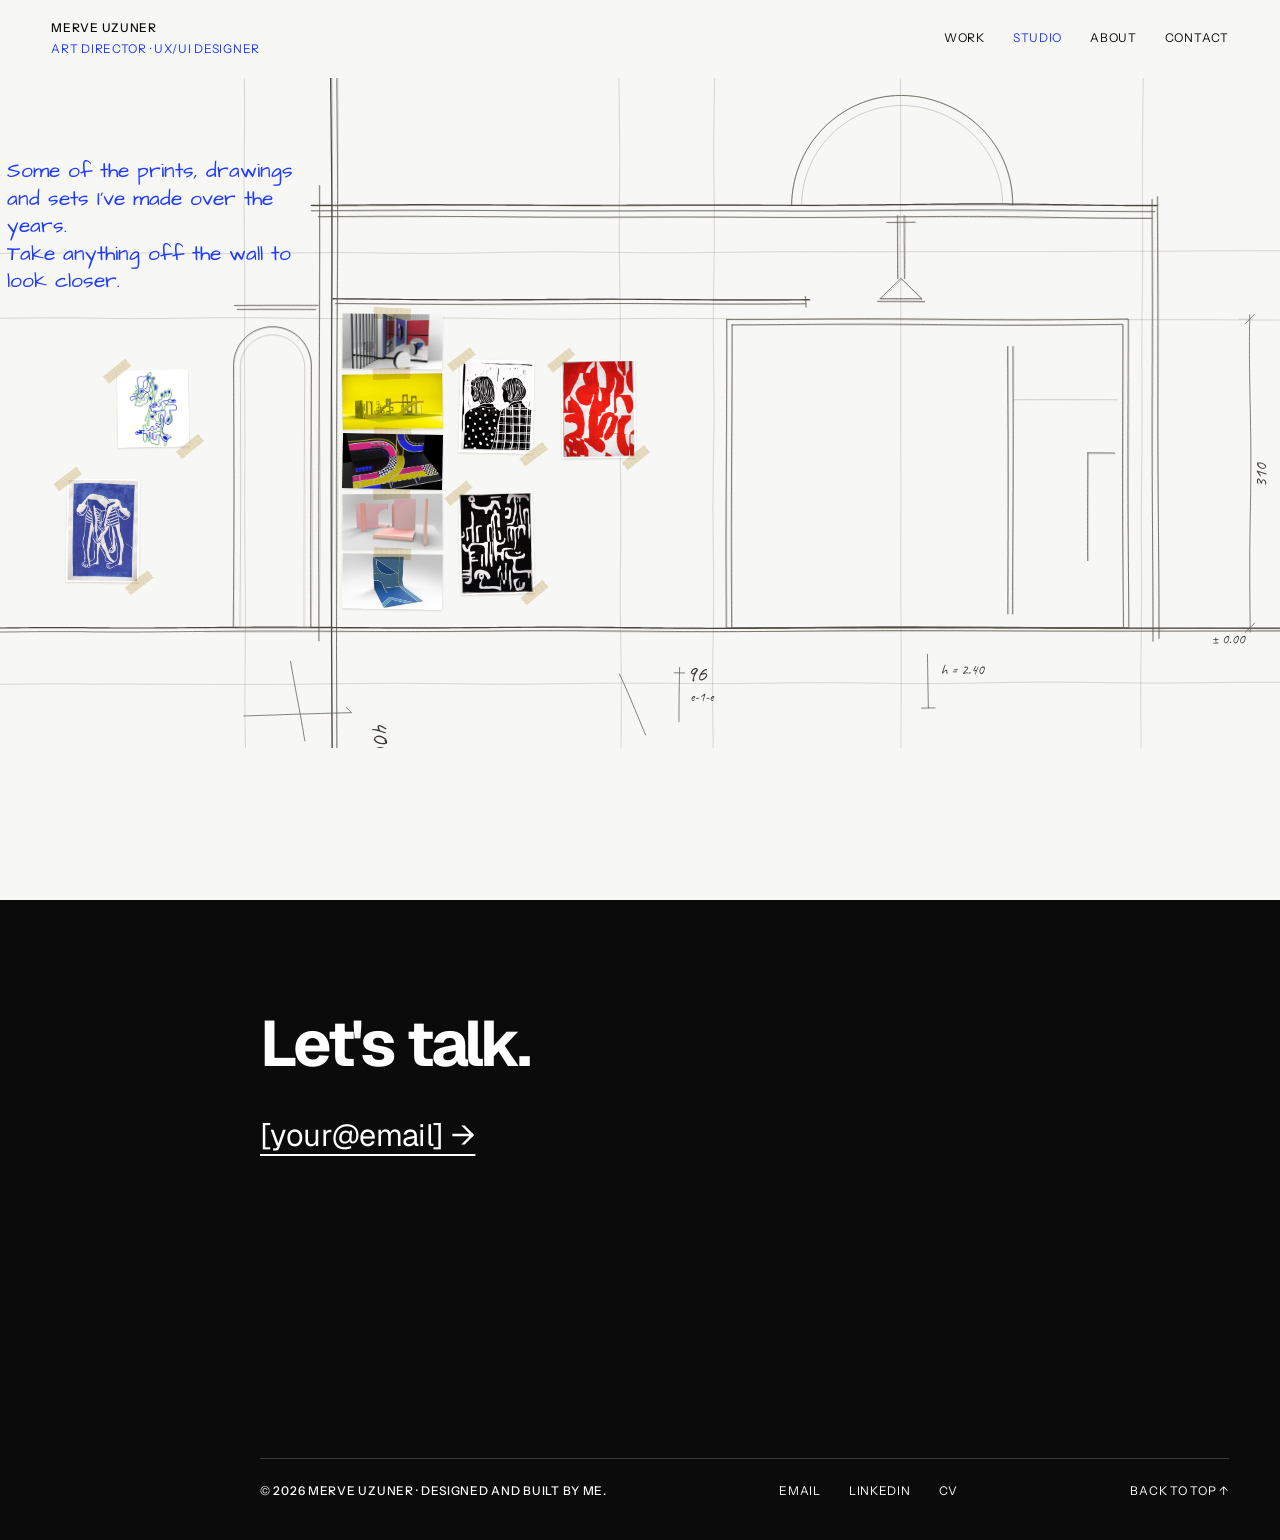
==== studio.html @ 9a650297 "Footer: add "Designed and built by me." Co-Authored-By: Claude Opus 5.5 <noreply@anthropic.com>" ====
<!doctype html>
<html lang="en">
<head>
  <meta charset="utf-8">
  <meta name="viewport" content="width=device-width, initial-scale=1">
  <title>Studio: Merve Uzuner, UX/UI Designer</title>
  <meta name="description" content="Studio: a hand-drawn studio space with Merve Uzuner's work on the walls.">

  <!-- Fonts: Geist (text), Instrument Sans (labels) and, on this page,
       Architects Daughter (the handwritten note on the stage) -->
  <link rel="preconnect" href="https://fonts.googleapis.com">
  <link rel="preconnect" href="https://fonts.gstatic.com" crossorigin>
  <link rel="stylesheet" href="https://fonts.googleapis.com/css2?family=Geist:wght@400;500;600;700&family=Instrument+Sans:wght@400;500;600;700&family=Architects+Daughter&display=swap">

  <link rel="stylesheet" href="assets/css/base.css">
  <link rel="stylesheet" href="assets/css/layout.css">
  <link rel="stylesheet" href="assets/css/studio.css">
  <script src="assets/js/main.js" defer></script>
  <script src="assets/js/studio.js" defer></script>
</head>
<body>

  <!-- Header (same as the other pages, Studio is the current page) -->
  <header class="site-header mono-label">
    <p class="brand">
      <a class="brand-name" href="index.html" aria-label="Merve Uzuner — home">Merve Uzuner</a>
      <span class="brand-role">Art Director · UX/UI Designer</span>
    </p>
    <nav class="header-nav" aria-label="Main">
      <a href="index.html#work">Work</a>
      <a href="studio.html" aria-current="page">Studio</a>
      <a href="index.html#my-story">About</a>
      <a href="#contact">Contact</a>
    </nav>
  </header>

  <main>
    <!-- The stage fills the screen below the header. The scene inside
         it is the whole 2400 x 900 drawing, full height, centred, with
         the sides cropped; the frames sit in its middle 1600 x 900 area
         (assets/css/studio.css). Every frame is placed from its pixel
         position on that 1600 x 900 area. Below 960px the stage is
         960px wide and scrolls sideways. -->
    <div class="studio-scroll">
      <section class="studio" aria-label="Studio">
        <div class="studio-scene">
          <img class="studio-bg" src="assets/img/studio/studio-bg.svg" width="2400" height="900" alt="" aria-hidden="true">

          <!-- The original 1600 x 900 area of the drawing; the frames are
               placed on it -->
          <div class="studio-content">
            <!-- Handwritten note, below the floor line (assets/css/studio.css) -->
            <p class="studio-note">Some of the prints, drawings and sets I've made over the years.<br>Take anything off the wall to look closer.</p>

            <!-- Artworks: each opens in its own large view, lifted off the
                 wall (assets/js/studio.js). Every wall item is taped up:
                 --tilt is its fixed slight tilt, the .tape spans are the
                 tape strips (assets/css/studio.css). x can be negative: ART 2 sits
                 on the extended paper on the left. data-title and
                 data-note are the text shown next to the large view. -->
            <button class="studio-frame studio-art" type="button" style="--x: 18; --y: 393; --w: 96; --h: 103; --tilt: -1.1deg" aria-label="Open artwork 1" data-title="[TITLE]" data-note="[NOTE]"><img src="assets/img/studio/artwork1.png" alt="Artwork 1"><span class="tape tape-tl" aria-hidden="true"></span><span class="tape tape-br" aria-hidden="true"></span></button>
            <button class="studio-frame studio-art" type="button" style="--x: -50; --y: 539; --w: 98; --h: 138; --tilt: 0.8deg" aria-label="Open artwork 2" data-title="[TITLE]" data-note="[NOTE]"><img src="assets/img/studio/artwork2.png" alt="Artwork 2"><span class="tape tape-tl" aria-hidden="true"></span><span class="tape tape-br" aria-hidden="true"></span></button>
            <button class="studio-frame studio-art" type="button" style="--x: 478; --y: 379; --w: 100; --h: 125; --tilt: 1.3deg" aria-label="Open artwork 3" data-title="[TITLE]" data-note="[NOTE]"><img src="assets/img/studio/artwork3.png" alt="Artwork 3"><span class="tape tape-tl" aria-hidden="true"></span><span class="tape tape-br" aria-hidden="true"></span></button>
            <button class="studio-frame studio-art" type="button" style="--x: 614; --y: 379; --w: 99; --h: 132; --tilt: -0.6deg" aria-label="Open artwork 4" data-title="[TITLE]" data-note="[NOTE]"><img src="assets/img/studio/artwork4.png" alt="Artwork 4"><span class="tape tape-tl" aria-hidden="true"></span><span class="tape tape-br" aria-hidden="true"></span></button>
            <button class="studio-frame studio-art" type="button" style="--x: 478; --y: 557; --w: 99; --h: 136; --tilt: -1.4deg" aria-label="Open artwork 5" data-title="[TITLE]" data-note="[NOTE]"><img src="assets/img/studio/artwork5.png" alt="Artwork 5"><span class="tape tape-tl" aria-hidden="true"></span><span class="tape tape-br" aria-hidden="true"></span></button>

            <!-- Strip: 5 boxes from y 316.8 to 712.8, 73.44 high, 7.2 apart.
                 Each box opens a work sheet; data-sheet names its entry
                 in SHEETS (assets/js/studio.js). -->
            <button class="studio-frame studio-work" type="button" style="--x: 320; --y: 316.8; --w: 134; --h: 73.44; --tilt: 0.5deg; --tape: 2deg" aria-label="Open ELLE Magazine" data-sheet="elle"><img src="assets/img/studio/work1_cover.jpg" alt=""><span class="tape tape-top" aria-hidden="true"></span></button>
            <button class="studio-frame studio-work" type="button" style="--x: 320; --y: 397.44; --w: 134; --h: 73.44; --tilt: -0.9deg; --tape: -1.5deg" aria-label="Open Nesine.com" data-sheet="nesine"><img src="assets/img/studio/work2_cover.jpg" alt=""><span class="tape tape-top" aria-hidden="true"></span></button>
            <button class="studio-frame studio-work" type="button" style="--x: 320; --y: 478.08; --w: 134; --h: 73.44; --tilt: 1.1deg; --tape: 2.6deg" aria-label="Open London Fashion Week" data-sheet="lfw"><img src="assets/img/studio/work3_cover.jpg" alt=""><span class="tape tape-top" aria-hidden="true"></span></button>
            <button class="studio-frame studio-work" type="button" style="--x: 320; --y: 558.72; --w: 134; --h: 73.44; --tilt: -0.4deg; --tape: -2.4deg" aria-label="Open Nike" data-sheet="nike"><img src="assets/img/studio/work4_cover.jpg" alt=""><span class="tape tape-top" aria-hidden="true"></span></button>
            <button class="studio-frame studio-work" type="button" style="--x: 320; --y: 639.36; --w: 134; --h: 73.44; --tilt: 0.9deg; --tape: 1.2deg" aria-label="Open MacFit" data-sheet="macfit"><img src="assets/img/studio/work5_cover.jpg" alt=""><span class="tape tape-top" aria-hidden="true"></span></button>

          </div>
        </div>
      </section>
    </div>

    <!-- Large view for the artworks: the artwork is taken off the wall
         and moves to the centre; no backdrop (assets/js/studio.js) -->
    <dialog class="art-view" aria-labelledby="art-view-title">
      <div class="art-view-media"><img src="" alt=""></div>
      <div class="art-view-text">
        <p class="art-view-title mono-label" id="art-view-title">[TITLE]</p>
        <p class="art-view-note">[NOTE]</p>
      </div>
      <button class="art-view-close" type="button" aria-label="Close">×</button>
    </dialog>

    <!-- Work sheet: one dialog for every work. studio.js fills it from
         SHEETS (images, text, title block) when a strip box opens it.
         The cover grows from the box into its place; the rest of the
         sheet fades in around it. -->
    <dialog class="sheet-view">
      <div class="sheet-scroll">
        <div class="sheet-sizer">
          <div class="sheet"></div>
        </div>
      </div>
    </dialog>
  </main>

  <footer class="site-footer" id="contact">
    <div class="footer-top">
      <h2 class="footer-title">Let's talk.</h2>
      <!-- TODO: real email address (text and href) -->
      <a class="footer-email" href="mailto:">[your@email] <span aria-hidden="true">→</span></a>
    </div>

    <div class="footer-bottom mono-label">
      <p class="footer-copy">© 2026 Merve Uzuner · Designed and built by me.</p>
      <nav class="footer-nav" aria-label="Contact links">
        <a href="mailto:">Email</a><!-- TODO: real email address -->
        <a href="https://www.linkedin.com/in/merve-uzuner/" target="_blank" rel="noopener">LinkedIn</a>
        <a href="index.html#cv">CV</a>
      </nav>
      <a href="#top">Back to top <span aria-hidden="true">↑</span></a>
    </div>
  </footer>

</body>
</html>
---- assets/css/base.css ----
/* =========================================================
   base.css
   Reset, design tokens (CSS variables) and typography.
   Section layouts live in layout.css.
   ========================================================= */

/* ---------- Design tokens ---------- */
:root {
  --bg: #F7F7F5;        /* page background, plain, no pattern */
  --ink: #0B0B0B;       /* text, footer background */
  --blue: #1E3BFF;      /* accent, band background */
  --red: #D42A1F;       /* hover, focus and the notebook margin line */
  --grey: #555555;      /* secondary labels */
  --white: #FFFFFF;
  --font-sans: 'Geist', system-ui, sans-serif;
  --font-label: 'Instrument Sans', system-ui, sans-serif;
  --gutter: clamp(16px, 4vw, 56px);
  --side-menu-w: 260px; /* width of the desktop side menu column */
}

/* ---------- Reset ---------- */
*,
*::before,
*::after {
  box-sizing: border-box;
}

* {
  margin: 0;
}

html {
  -webkit-text-size-adjust: 100%;
  /* Mobile: the sticky header covers the top of the screen,
     so in-page links stop a little lower. */
  scroll-padding-top: 110px;
}

body {
  min-height: 100vh;
  background: var(--bg);
  color: var(--ink);
  font-family: var(--font-sans);
  line-height: 1.4;
  -webkit-font-smoothing: antialiased;
}

img,
svg {
  display: block;
  max-width: 100%;
}

ul,
ol {
  list-style: none;
  padding: 0;
}

/* Headings get their size and weight from their class, not the browser */
h1,
h2,
h3 {
  font-size: inherit;
  font-weight: inherit;
}

/* ---------- Links ---------- */
a {
  color: inherit;
  text-decoration: none;
}

/* On the light background, links turn red on hover.
   (Dark areas override this with an underline, see layout.css.) */
a:hover {
  color: var(--red);
}

/* ---------- Focus ---------- */
:focus-visible {
  outline: 3px solid var(--red);
  outline-offset: 3px;
}

/* ---------- Shared text styles ---------- */

/* "Mono label": small uppercase label text (Instrument Sans) used across the page.
   The class keeps its old name; the font is no longer monospace. */
.mono-label {
  font-family: var(--font-label);
  font-size: 12px;
  text-transform: uppercase;
  letter-spacing: .06em;
}

/* Hidden on screen but still read by screen readers */
.visually-hidden {
  position: absolute;
  width: 1px;
  height: 1px;
  padding: 0;
  margin: -1px;
  overflow: hidden;
  clip: rect(0 0 0 0);
  white-space: nowrap;
  border: 0;
}

/* ---------- Motion ---------- */

/* Smooth jumps for in-page links, only if the user is fine with motion */
@media (prefers-reduced-motion: no-preference) {
  html {
    scroll-behavior: smooth;
  }
}

/* Reduced motion: no fade-ups, no transitions */
@media (prefers-reduced-motion: reduce) {
  *,
  *::before,
  *::after {
    animation: none !important;
    transition: none !important;
    scroll-behavior: auto !important;
  }
}

/* Desktop: the header is not sticky, so no offset is needed */
@media (min-width: 900px) {
  html {
    scroll-padding-top: 0;
  }
}
---- assets/css/layout.css ----
/* =========================================================
   layout.css
   Page sections, top to bottom. Written mobile first:
   each section's base rules are for small screens, and the
   @media (min-width: 900px) block adds the desktop layout.
   ========================================================= */


/* ---------- 1. Header ---------- */
.site-header {
  /* Mobile: sticky with a solid background */
  position: sticky;
  top: 0;
  z-index: 30;
  display: flex;
  flex-wrap: wrap;
  justify-content: space-between;
  align-items: center;
  gap: 16px;
  padding: 20px var(--gutter);
  background: var(--bg);
}

.brand {
  display: flex;
  flex-direction: column;
  gap: 4px;
}

.brand-name {
  font-weight: 500;
}

.brand-role {
  color: var(--blue);
}

.header-nav {
  display: flex;
  flex-wrap: wrap;
  gap: 28px;
  transition: opacity .3s, visibility .3s;
}

/* The page you're on (e.g. Work on a case study page) */
.header-nav a[aria-current] {
  color: var(--blue);
}

.header-nav a[aria-current]:hover {
  color: var(--red);
}

@media (min-width: 900px) {
  /* Desktop: the header scrolls away with the page.
     position: relative (not static) so its z-index works and it stays
     above anything that reaches up into it, e.g. the Work page peek images. */
  .site-header {
    position: relative;
  }

  /* Homepage, two-column hero: no background, so the cover column
     (pulled up behind the header) shows through. The header's z-index
     keeps its links on top and clickable. */
  @media (min-width: 1100px) {
    .site-header--clear {
      background: none;
    }
  }

  /* When the side menu is pinned, hide the header nav,
     so there's only ever one menu on screen. */
  .side-menu-pinned .header-nav {
    opacity: 0;
    visibility: hidden;
  }
}


/* ---------- 2. Hero ---------- */
.hero {
  display: flex;
  flex-wrap: wrap;            /* columns stack when there isn't room */
  gap: 40px;
  padding: clamp(24px, 4vw, 56px) var(--gutter) 40px;
}

.hero-text {
  flex: 1 1 360px;
  min-width: 0;
}

.hero-title {
  font-size: clamp(44px, 5.4vw, 84px);
  line-height: .98;
  letter-spacing: -.045em;
  font-weight: 600;
}

.hero-title .accent {
  color: var(--blue);
}

/* Fade-up on page load */
.fade-up {
  animation: fade-up .9s cubic-bezier(.2, .8, .2, 1) .2s both;
}

@keyframes fade-up {
  from { opacity: 0; transform: translateY(24px); }
  to   { opacity: 1; transform: translateY(0); }
}

.hero-covers {
  flex: 1 1 460px;
  min-width: 0;
  display: flex;
  flex-direction: column;
  align-items: center;
}


/* ---------- 2b. Cover column ---------- */

/* Wrapper for the name label, the stage and the role label.
   Mobile: stacked (name above, role below).
   All cover sizes live here as variables; desktop overrides them below.
   main.js reads the step (tile height + gap) from the rendered CSS. */
.covers {
  --cover-gap: 20px;                               /* space between tiles */
  --cover-w: 300px;
  --cover-h: calc(var(--cover-w) * 1.25);          /* 4:5 ratio → 375px */
  --cover-col-h: 620px;                            /* height of the scrolling column */
  /* Top/bottom padding: lets the first and last tile reach the centre.
     Mobile keeps the original 122px: (620 - 375) / 2 - 0.5 */
  --cover-pad: calc((var(--cover-col-h) - var(--cover-h)) / 2 - 0.5px);
  --frame-w: calc(var(--cover-w) + 28px);          /* crop frame = tile + 14px each side */
  --frame-h: calc(var(--cover-h) + 28px);

  display: flex;
  flex-direction: column;
  align-items: center;
  gap: 16px;
  width: 100%;
  max-width: 520px;
}

/* The box that holds the column and the crop marks */
.cover-stage {
  position: relative;
  width: 100%;
  height: var(--cover-col-h);
}

/* The scrollable column itself */
.cover-column {
  position: relative;             /* tiles measure their offsetTop from here (main.js) */
  height: 100%;
  overflow-y: auto;
  scroll-snap-type: y mandatory;
  overscroll-behavior: contain;   /* don't scroll the page when the column hits its end */
  scroll-behavior: auto;          /* JS decides when to scroll smoothly */
  scrollbar-width: none;          /* hide scrollbar: Firefox */
  /* Fade the top and bottom out */
  -webkit-mask-image: linear-gradient(transparent, #000 16%, #000 84%, transparent);
  mask-image: linear-gradient(transparent, #000 16%, #000 84%, transparent);
}

.cover-column::-webkit-scrollbar {
  display: none;                  /* hide scrollbar: Chrome, Safari */
}

/* The mask also fades out the focus outline, so draw the
   outline on the stage instead (only where :has() works). */
@supports selector(:has(*)) {
  .cover-column:focus-visible {
    outline: none;
  }

  .cover-stage:has(.cover-column:focus-visible) {
    outline: 3px solid var(--red);
    outline-offset: 4px;
  }
}

.cover-track {
  display: flex;
  flex-direction: column;
  align-items: center;
  gap: var(--cover-gap);
  padding: var(--cover-pad) 0;
}

/* One cover tile (built by main.js). Every tile always has the same
   layout size and is never transformed itself, so its snap point
   (its centre) never moves. The active / inactive look is only an
   opacity and a scale on the image or video inside it. */
.cover-tile {
  display: block;
  flex: 0 0 var(--cover-h);
  width: var(--cover-w);
  height: var(--cover-h);
  scroll-snap-align: center;
}

/* The cover itself. Inactive by default. */
.cover-tile img,
.cover-tile video {
  display: block;
  width: 100%;
  height: 100%;
  object-fit: cover;
  opacity: .35;
  transform: scale(.9);
  transition: opacity .6s, transform .6s, transform-origin .6s;
}

.cover-tile.is-active img,
.cover-tile.is-active video {
  opacity: 1;
  transform: scale(1);
}

/* Added by main.js for one frame during the invisible loop jump */
.cover-column.no-transition .cover-tile img,
.cover-column.no-transition .cover-tile video {
  transition: none;
}

/* Crop marks: fixed over the centre tile, does not scroll */
.crop-frame {
  position: absolute;
  top: calc(50% - var(--frame-h) / 2);
  left: 50%;
  width: var(--frame-w);
  height: var(--frame-h);
  margin-left: calc(var(--frame-w) / -2);
  pointer-events: none;
  z-index: 2;
}

.corner {
  position: absolute;
  width: 22px;
  height: 22px;
  border: 0 solid var(--ink);
}

.corner--tl { top: 0;    left: 0;  border-top-width: 2px;    border-left-width: 2px; }
.corner--tr { top: 0;    right: 0; border-top-width: 2px;    border-right-width: 2px; }
.corner--bl { bottom: 0; left: 0;  border-bottom-width: 2px; border-left-width: 2px; }
.corner--br { bottom: 0; right: 0; border-bottom-width: 2px; border-right-width: 2px; }

/* Project name and role labels (text is updated by main.js) */
.cover-label {
  font-family: var(--font-label);
  text-transform: uppercase;
  letter-spacing: .06em;
  color: var(--ink);
  text-align: center;
}

.cover-name {
  font-size: 13px;
  font-weight: 500;
  white-space: nowrap;
}

.cover-role {
  font-size: 11px;
  line-height: 1.5;
  white-space: pre;   /* keeps the line break between the two roles */
}

/* Very small screens (e.g. 320px): shrink the tile to the space
   between the gutters. Frame, padding and step follow automatically.
   From about 332px up this is 300px anyway, so nothing changes there. */
@media (max-width: 399.98px) {
  .covers {
    --cover-w: min(300px, 100vw - 2 * var(--gutter));
  }
}

@media (min-width: 900px) {
  .hero-text {
    flex: 1 1 360px;
  }

  .hero-covers {
    flex: 1.3 1 560px;
  }

  /* Desktop: the tile height follows the screen height (340–500px),
     and a slice ("peek") of the previous and next tile stays visible
     above and below the active one. */
  .covers {
    --cover-peek: 96px;                            /* visible height of prev/next tile slice */
    --cover-h: clamp(340px, calc(100vh - 140px - 2 * (var(--cover-peek) + var(--cover-gap))), 500px);
    --cover-w: calc(var(--cover-h) * 0.8);         /* keep 4:5 */
    --cover-pad: calc(var(--cover-peek) + var(--cover-gap));
    --cover-col-h: calc(var(--cover-h) + 2 * var(--cover-pad));

    position: relative;
    display: block;
    max-width: 700px;
    height: var(--cover-col-h);
  }

  /* Only fade the outer part of the peeks, so they stay visible */
  .cover-column {
    -webkit-mask-image: linear-gradient(transparent 0, #000 calc(var(--cover-peek) * .7), #000 calc(100% - var(--cover-peek) * .7), transparent 100%);
    mask-image: linear-gradient(transparent 0, #000 calc(var(--cover-peek) * .7), #000 calc(100% - var(--cover-peek) * .7), transparent 100%);
  }

  /* Inactive tiles shrink toward the active one, so the peek edge
     stays next to the frame instead of drifting away.
     (main.js marks tiles above the active one .is-before, below .is-after) */
  .cover-tile.is-before img,
  .cover-tile.is-before video { transform-origin: center bottom; }
  .cover-tile.is-after img,
  .cover-tile.is-after video  { transform-origin: center top; }

  /* Labels sit left and right of the crop frame, vertically centred */
  .cover-label {
    position: absolute;
    top: 50%;
    transform: translateY(-50%);
  }

  /* Half the frame + 16px space */
  .cover-name {
    right: calc(50% + var(--frame-w) / 2 + 16px);
    text-align: right;
  }

  .cover-role {
    left: calc(50% + var(--frame-w) / 2 + 16px);
    text-align: left;
  }
}

/* Below 1100px the hero is always one column: headline, then covers.
   (Without this the columns would sit side by side from about 1044px.) */
@media (max-width: 1099.98px) {
  .hero-text,
  .hero-covers {
    flex-basis: 100%;
  }
}

/* Two-column hero: the active tile is as tall as the headline.
   main.js measures the headline (cap top of the first line to the
   baseline of the last line) and sets three variables on .covers:
     --cover-h      tile height = headline height (width stays 4:5)
     --cover-gap    4% of the tile height, rounded
     --cover-pad    32% of the tile height, rounded
     --cover-shift  margin-top that puts the tile's centre on the
                    headline's centre (the column's top ends up
                    behind the header)
   Everything else (padding, column height, crop frame, labels, fade)
   is derived from --cover-h here. Without JS the values from the
   900px block above are used, with the old -120px pull-up. */
@media (min-width: 1100px) {
  .hero-covers {
    align-items: flex-start;
  }

  /* Keep the headline on the same 6 lines at every desktop width:
     "I used to / design sets / for films. / Now I design /
     screens for / people." The widest of these lines is about 5.6em,
     and "design sets for" needs more than 6.4em, so a 6em cap sits
     safely between the two. em follows the headline's own font size. */
  .hero-title {
    max-width: 6em;
  }

  .covers {
    --cover-gap: calc(var(--cover-h) * .04);
    /* Space above and below the active tile: gap + the visible slice
       of the previous / next tile */
    --cover-pad: calc(var(--cover-h) * .32);
    --cover-col-h: calc(var(--cover-h) + 2 * var(--cover-pad));
    margin-top: var(--cover-shift, -120px);
  }

  /* Previous and next tiles are clearly smaller than the active one
     (.is-active still sets scale(1), it is more specific) */
  .cover-tile img,
  .cover-tile video {
    transform: scale(.78);
  }

  /* Fade the outer part of the peeks */
  .cover-column {
    -webkit-mask-image: linear-gradient(transparent 0, #000 calc(var(--cover-pad) * .6), #000 calc(100% - var(--cover-pad) * .6), transparent 100%);
    mask-image: linear-gradient(transparent 0, #000 calc(var(--cover-pad) * .6), #000 calc(100% - var(--cover-pad) * .6), transparent 100%);
  }
}

/* Two invisible, zero-size marks that main.js puts at the start and
   end of the headline. An empty inline-block sits exactly on the text
   baseline, so their position gives the first and last baseline. */
.baseline-probe {
  display: inline-block;
  width: 0;
  height: 0;
}

/* When the cover column is under 560px wide there is no room for
   the labels beside the frame. There, put them above and below, as
   on mobile. (Safety net: the two-column hero never gets that narrow,
   because the tile follows the headline and is small at 1100px.) */
.hero-covers {
  container-type: inline-size;
}

@container (max-width: 559.98px) {
  .covers {
    display: flex;
    height: auto;
  }

  .cover-label {
    position: static;
    transform: none;
    text-align: center;
  }
}

/* ---------- 3. Side menu (desktop only) ---------- */
.side-menu {
  display: none;
}

.side-name {
  font-family: var(--font-label);
  font-size: 16px;
  font-weight: 700;
  text-transform: uppercase;
  letter-spacing: .06em;
  line-height: 1.2;
  white-space: nowrap;
}

.side-nav {
  display: flex;
  flex-direction: column;
  align-items: flex-start;
  gap: 8px;
}

/* Current section */
.side-nav a[aria-current="true"] {
  color: var(--blue);
}

.side-nav a:hover {
  color: var(--red);
}

/* Over the blue band (main.js adds .is-on-dark to each item
   separately): white text, current item underlined. Hover and
   keyboard focus turn the text red with no underline, like the
   rest of the page. */
.side-name,
.side-nav a {
  transition: color .3s;
}

.side-name.is-on-dark,
.side-nav a.is-on-dark {
  color: var(--white);
}

.side-nav a.is-on-dark[aria-current="true"] {
  color: var(--white);
  text-decoration: underline;
  text-underline-offset: 4px;
}

.side-nav a.is-on-dark:hover,
.side-nav a.is-on-dark:focus-visible,
.side-name.is-on-dark a:hover,
.side-name.is-on-dark a:focus-visible {
  color: var(--red);
  text-decoration: none;
}

.side-nav a.is-on-dark:focus-visible,
.side-name.is-on-dark a:focus-visible {
  outline-color: var(--white);
}

/* Second, smaller nav under the main one: the About sub-list on the
   homepage, "On this page" on case study pages */
.side-subnav {
  display: flex;
  flex-direction: column;
  align-items: flex-start;
  gap: 8px;
  margin-top: 24px;
  padding-top: 20px;
  border-top: 1px solid var(--ink);
  font-family: var(--font-label);
  font-size: 11px;
  text-transform: uppercase;
  letter-spacing: .06em;
  color: var(--grey);
  transition: border-color .3s;
}

.side-subnav a {
  transition: color .3s;
}

.side-subnav a:hover {
  color: var(--red);
}

/* The section you're in */
.side-subnav a[aria-current="location"] {
  color: var(--blue);
}

/* A sub-list item's own sub-items (case study: Research's sub-headings),
   indented 12px under it. Shown only while that item is current. */
.side-subgroup {
  display: flex;
  flex-direction: column;
  align-items: flex-start;
  gap: 8px;
  padding-left: 12px;
}

.side-subgroup[hidden] {
  display: none;
}

/* Hidden sub-list (homepage: shown only while About is current) */
.side-subnav[hidden] {
  display: none;
}

/* Over the blue band: same switch as the main links (white text,
   current item underlined, white line above the list) */
.side-subnav.is-on-dark {
  border-top-color: var(--white);
}

.side-subnav a.is-on-dark {
  color: var(--white);
}

.side-subnav a.is-on-dark[aria-current="location"] {
  text-decoration: underline;
  text-underline-offset: 4px;
}

.side-subnav a.is-on-dark:hover,
.side-subnav a.is-on-dark:focus-visible {
  color: var(--red);
  text-decoration: none;
}

.side-subnav a.is-on-dark:focus-visible {
  outline-color: var(--white);
}

@media (min-width: 900px) {
  /* The anchor sits where the menu should start: at the top of the
     Work section on the homepage, right after the header on a case study.
     The menu starts there and scrolls up with the page... */
  .side-menu-anchor {
    position: relative;
  }

  /* Anchor placed inside a case study's page column (WaitWell, after
     its full-width hero): pulled back to the left edge of the screen.
     It sits 2px higher than the section that follows it, so jumping to
     that section (its top lands exactly on the top of the screen)
     always counts as "the anchor has reached the top". */
  .side-menu-anchor--in-page {
    top: -2px;
    margin-left: calc(-1 * var(--side-menu-w));
  }

  .side-menu {
    position: absolute;
    top: 0;
    left: 0;
    z-index: 20;
    display: flex;
    flex-direction: column;
    gap: 28px;
    width: var(--side-menu-w);
    padding: 96px var(--gutter) 24px;
    color: var(--ink);
  }

  /* ...then main.js pins it here when it reaches the top. */
  .side-menu.is-pinned {
    position: fixed;
  }

  /* Showing and hiding (main.js adds .is-hidden near the footer, and on
     case study pages until the header has scrolled away).
     Hiding: fade out over .3s, THEN switch visibility off (the .3s delay),
     so it can't be focused or clicked once it's gone.
     Showing: visibility comes back at once, then it fades in.
     The menu column stays reserved either way, so nothing shifts.
     Reduced motion: base.css turns transitions off, so it's instant. */
  .side-menu {
    transition: opacity .3s, visibility 0s;
  }

  .side-menu.is-hidden {
    opacity: 0;
    visibility: hidden;
    pointer-events: none;
    transition: opacity .3s, visibility 0s linear .3s;
  }
}


/* ---------- 4. My story ---------- */
.about {
  /* How far the text blocks are pushed right (all 0 on mobile) */
  --about-spacer: 0px;   /* empty column before the text, wide screens only */
  --about-near: 0px;     /* the three intro paragraphs */
  --about-far: 0px;      /* the paragraph after the statement, the card */

  display: flex;
  flex-direction: column;
  gap: 96px;
  padding: 96px var(--gutter) 40px;
}

.about p {
  font-size: 19px;
  line-height: 1.45;
}

.about-intro p + p {
  margin-top: 18px;
}

/* Big blue statement. Mobile: aligned left and a little smaller */
.about .statement {
  font-size: clamp(40px, 10vw, 57px);
  line-height: .98;
  letter-spacing: -.045em;
  font-weight: 700;
  color: var(--blue);
}

/* Notebook paper: white with blue ruled lines every 32px and a red
   margin line. Text inside uses line-height 32px so it sits on the lines.
   Used by the About card and the "How I work with AI" page. */
.notebook {
  --note-margin: 28px;   /* where the red margin line sits */
  position: relative;
  background: var(--white) repeating-linear-gradient(#FFFFFF 0 31px, #DDE3F7 31px 32px);
  box-shadow: 0 2px 0 var(--ink), 0 18px 40px rgba(0, 0, 0, .10);
}

.notebook::before {
  content: "";
  position: absolute;
  top: 0;
  left: var(--note-margin);
  width: 1px;
  height: 100%;
  background: var(--red);
}

.note-card {
  margin-top: 40px;
  padding: 32px 32px 40px;
}

.about .note-card p {
  margin-left: 20px;
  line-height: 32px;
}

@media (min-width: 900px) {
  /* Left padding = the side menu column */
  .about {
    --about-near: clamp(0px, 8vw, 120px);
    --about-far: clamp(0px, 22vw, 340px);
    padding-left: var(--side-menu-w);
  }

  .about-near {
    max-width: 520px;
    margin-left: calc(var(--about-spacer) + var(--about-near));
  }

  /* The paragraph after the statement, and the card under it */
  .about-far {
    max-width: 420px;
    margin-left: calc(var(--about-spacer) + var(--about-far));
  }

  /* Centred in the main column (the area right of the side menu) */
  .about .statement {
    align-self: center;
    text-align: center;
    font-size: clamp(48px, 6.4vw, 100px);
  }
}

/* Wide screens: an extra empty column (140px + 48px gap) before the text */
@media (min-width: 1200px) {
  .about {
    --about-spacer: 188px;
  }
}


/* ---------- 5. What I bring: blue band ---------- */
/* A normal full-width section, so the blue runs edge to edge and
   behind the side menu; on desktop the left padding lines the content
   up with the main column. */
.bring-band {
  display: flex;
  flex-wrap: wrap;
  align-items: flex-start;
  gap: 48px;
  margin-top: 120px;
  padding: 96px var(--gutter);
  background: var(--blue);
  color: var(--white);
}

.bring-title {
  flex: 0 0 180px;
  font-size: 26px;
  line-height: 1.1;
  letter-spacing: -.02em;
  font-weight: 700;
}

.bring-grid {
  flex: 1 1 560px;
  min-width: 0;
  display: grid;
  grid-template-columns: 1fr;
  gap: 48px 40px;
}

.bring-num {
  display: block;
  margin-bottom: 14px;
  font-family: var(--font-label);
  font-size: 12px;
  opacity: .8;
}

.bring-item-title {
  margin-bottom: 12px;
  font-size: 22px;
  line-height: 1.2;
  letter-spacing: -.02em;
  font-weight: 500;
}

.bring-text {
  font-size: 15px;
  line-height: 1.5;
  opacity: .85;
}

@media (min-width: 600px) {
  .bring-grid {
    grid-template-columns: repeat(2, minmax(0, 1fr));
  }
}

@media (min-width: 900px) {
  .bring-band {
    padding-left: var(--side-menu-w);
  }
}

@media (min-width: 1100px) {
  .bring-grid {
    grid-template-columns: repeat(3, minmax(0, 1fr));
  }
}


/* ---------- 6. Education: Education row, then Design | Build | Tools ---------- */
.skills-section {
  padding: 120px var(--gutter) 80px;
}

.skills {
  display: grid;
  grid-template-columns: 1fr;
  gap: 40px 24px;
  margin-top: 72px;
  font-size: 17px;
  line-height: 1.75;
}

/* Heading with a line that fills the rest of the row */
.skill-heading {
  display: flex;
  align-items: center;
  gap: 14px;
  margin-bottom: 18px;
  font-size: 22px;
  line-height: 1.75;
}

.skill-rule {
  flex: 1;
  height: 1px;
  background: var(--ink);
}

.education {
  display: grid;
  grid-template-columns: 1fr;
  gap: 24px;
  font-size: 17px;
  line-height: 1.45;
}

.education strong,
.education span {
  display: block;
}

.education strong {
  font-weight: 600;
}

.edu-place {
  font-size: 13px;
  color: var(--grey);
}

.status {
  font-family: var(--font-label);
  font-size: 11px;
  text-transform: uppercase;
  letter-spacing: .06em;
}

.status--ongoing   { color: var(--blue); }
.status--completed { color: var(--grey); }

@media (min-width: 600px) {
  .education {
    grid-template-columns: repeat(2, minmax(0, 1fr));
  }

  .skills {
    grid-template-columns: repeat(auto-fit, minmax(220px, 1fr));
  }
}

@media (min-width: 900px) {
  .skills-section {
    padding-left: var(--side-menu-w);
  }

  .skills-inner {
    margin-left: clamp(0px, 20vw, 300px);
  }

  /* Jumping to #skills (the Design | Build | Tools row): leave the
     same 96px above it that the side menu has */
  .skills {
    scroll-margin-top: 96px;
  }
}

/* The four schools side by side */
@media (min-width: 1200px) {
  .education {
    grid-template-columns: repeat(4, minmax(0, 1fr));
  }
}


/* ---------- 6b. How I work with AI: notebook page + ticker ---------- */
.ai {
  padding: 40px var(--gutter) 160px;   /* 160px before the footer */
}

/* The notebook and the ticker share this width */
.ai-inner {
  --ai-pad: clamp(32px, 5vw, 72px);
  max-width: calc(1040px + 2 * var(--ai-pad));
}

.ai-page {
  --note-margin: clamp(20px, 3vw, 44px);
  padding: 32px var(--ai-pad) 64px;
  padding-left: calc(var(--ai-pad) + 20px);   /* text starts 20px after the padding */
  font-size: 17px;
  line-height: 32px;       /* one ruled line */
}

.ai-title {
  margin-bottom: 32px;
  font-size: clamp(28px, 3vw, 40px);
  line-height: 64px;       /* two ruled lines */
  letter-spacing: -.02em;
  font-weight: 700;
}

.ai-lead {
  margin-bottom: 32px;
}

.ai-columns {
  display: grid;
  grid-template-columns: repeat(auto-fit, minmax(min(320px, 100%), 1fr));
  gap: 32px 64px;
}

.ai-list-title {
  font-weight: 600;
}

.ai-list li {
  display: grid;
  grid-template-columns: 36px 1fr;
}

.ai-num {
  font-family: var(--font-label);
  font-size: 12px;
  color: var(--blue);
}

/* Ticker: label on the left, names scrolling on the right.
   The track holds two identical lists and slides left by exactly one
   list (-50%), so the loop is seamless. */
.ticker {
  display: flex;
  align-items: center;
  overflow: hidden;
  background: var(--blue);
  color: var(--white);
}

.ticker-label {
  flex: 0 0 auto;
  position: relative;
  z-index: 1;
  padding: 22px clamp(20px, 3vw, 44px);
  border-right: 1px solid rgba(255, 255, 255, .4);
  background: var(--blue);
  font-family: var(--font-label);
  font-size: 11px;
  text-transform: uppercase;
  letter-spacing: .06em;
}

.ticker-window {
  flex: 1;
  min-width: 0;
  overflow: hidden;
  padding: 18px 0;
}

.ticker-track {
  display: flex;
  width: max-content;
  animation: ticker 24s linear infinite;   /* reduced motion: switched off in base.css */
}

.ticker:hover .ticker-track {
  animation-play-state: paused;
}

@keyframes ticker {
  from { transform: translateX(0); }
  to   { transform: translateX(-50%); }
}

.ticker-list {
  display: flex;
  gap: 36px;
  padding-left: 36px;
  font-size: clamp(22px, 2.2vw, 30px);
  letter-spacing: -.02em;
  font-weight: 500;
  white-space: nowrap;
}

/* Name, then a faint dot */
.ticker-list li {
  display: flex;
  gap: 36px;
}

.ticker-list li::after {
  content: "·";
  opacity: .5;
}

@media (min-width: 900px) {
  .ai {
    padding-left: var(--side-menu-w);
  }
}


/* ---------- 7. Project row (Work page list, "Next project" on case pages) ---------- */
/* One big link per project: info block, title, arrow.
   Work-page extras (peek image) live in work.css. */
.row {
  position: relative;
  display: flex;
  flex-wrap: wrap;          /* on small screens the title drops below the info block */
  align-items: center;
  gap: 24px;
  padding: 24px 0;
  color: var(--ink);
  text-decoration: none;
  transition: color .35s;
}

/* Info block: number, sentence, role */
.row-info {
  flex: 0 0 210px;
  font-size: 15px;
  line-height: 1.35;
}

/* Below 900px the info block always takes its own line, so every
   title sits below it (short titles like "Apple" would otherwise
   squeeze in beside it). */
@media (max-width: 899.98px) {
  .row-info {
    flex-basis: 100%;
  }
}

.row-num {
  display: block;
  margin-bottom: 10px;
  font-family: var(--font-label);
  font-size: 12px;
}

.row-role {
  display: block;
  margin-top: 10px;
  font-family: var(--font-label);
  font-size: 11px;
  text-transform: uppercase;
  letter-spacing: .06em;
}

.row-title {
  font-weight: 500;
  transition: transform .5s cubic-bezier(.2, .8, .2, 1);
}

/* Arrow: always visible, faint until hover */
.row-arrow {
  display: inline-block;
  line-height: 1;
  opacity: .4;
  transition: transform .5s cubic-bezier(.2, .8, .2, 1), opacity .35s;
}

/* Case-study size */
.row--case .row-title {
  font-size: clamp(64px, 7.5vw, 156px);
  letter-spacing: -.05em;
  line-height: .95;
}

.row--case .row-arrow {
  font-size: 64px;
}

/* Hover and keyboard focus (same state) */
.row:hover,
.row:focus-visible {
  color: var(--red);
}

.row:hover .row-title,
.row:focus-visible .row-title {
  transform: translateX(28px);
}

.row:hover .row-arrow,
.row:focus-visible .row-arrow {
  opacity: 1;
  transform: translate(8px, -8px);
}

/* Reduced motion: no slide, the colour change stays */
@media (prefers-reduced-motion: reduce) {
  .row:hover .row-title,
  .row:focus-visible .row-title,
  .row:hover .row-arrow,
  .row:focus-visible .row-arrow {
    transform: none;
  }
}


/* ---------- 8. Footer ---------- */
.site-footer {
  min-height: 640px;
  display: flex;
  flex-direction: column;
  justify-content: space-between;
  gap: 96px;
  padding: clamp(72px, 9vw, 140px) var(--gutter) 40px;
  background: var(--ink);
  color: var(--white);
}

.footer-top {
  display: flex;
  flex-direction: column;
  gap: 40px;
}

.footer-title {
  font-size: clamp(40px, 5vw, 80px);
  line-height: .92;
  letter-spacing: -.05em;
  font-weight: 700;
}

.footer-email {
  align-self: flex-start;
  font-size: clamp(22px, 2.4vw, 34px);
  letter-spacing: -.02em;
  text-decoration: underline;
  text-decoration-thickness: 2px;
  text-underline-offset: 8px;
}

.footer-bottom {
  display: flex;
  flex-wrap: wrap;
  justify-content: space-between;
  align-items: center;
  gap: 20px 40px;
  padding-top: 24px;
  border-top: 1px solid #3A3A3A;
}

.footer-copy {
  font-weight: 500;
}

.footer-nav {
  display: flex;
  flex-wrap: wrap;
  gap: 28px;
}

/* On black, hover = underline instead of red */
.site-footer a:hover {
  color: var(--white);
  text-decoration: underline;
  text-underline-offset: 4px;
}

.site-footer .footer-email:hover {
  text-underline-offset: 8px;
}

@media (min-width: 900px) {
  /* Leave room for the pinned side menu */
  .site-footer {
    padding-left: var(--side-menu-w);
  }
}
---- assets/css/studio.css ----
/* Studio page: a hand-drawn studio (studio-bg.svg) with the wall
   images placed on top of it.
   1. Stage   2. Wall frames   3. Work sheet (strip box 1)
   4. Artwork view (artworks) */


/* ---------- 0. Page colour ---------- */
/* The page, header, stage and work sheets all use the site's own
   background colour (--bg in base.css), like the other pages. The
   sheets stand out by their borders and inner frame. */


/* ---------- 1. Stage ---------- */
/* Desktop (960px and up): the stage fills the screen below the header,
   edge to edge (the header is 78px: 20px padding top and bottom +
   37.6px of text, measured). Below 960px the stage is 960 x 540 and the
   wrapper scrolls sideways, so the frames stay tappable. */
.studio-scroll {
  overflow-x: auto;
}

.studio {
  position: relative;
  width: 960px;
  aspect-ratio: 1600 / 900;
  background: var(--bg);
  container-type: size;
  overflow: hidden;
}

@media (min-width: 960px) {
  .studio {
    width: 100%;
    height: calc(100svh - 78px);
    aspect-ratio: auto;
  }
}

/* The scene: the whole 2400 x 900 drawing (viewBox -400 0 2400 900; the
   original 1600 x 900 sits in the middle, only lines continue to the
   sides). It is as tall as the stage, so the whole height shows, but
   no taller than lets the safe zone, x -140 to 1580 of the drawing
   (1720 wide, so the note at x -131 and ART 2 at x -50 are never
   cropped), fit the stage's width (100cqw = the stage's width). The
   safe zone's middle (x 720, 46.667% of the 2400) sits at the stage's
   middle; top-aligned; the sides past the screen edges are cropped. */
.studio-scene {
  position: absolute;
  top: 0;
  left: 50%;
  height: min(100%, calc(100cqw * 900 / 1720));
  aspect-ratio: 2400 / 900;
  transform: translateX(-46.6667%);
}

.studio-bg {
  position: absolute;
  inset: 0;
  width: 100%;
  height: 100%;
  pointer-events: none;
}

/* The original 1600 x 900 area (x 0–1600 of 2400, from 400). The frames
   are placed in % of it, so they stay on the drawing. --u is one unit
   of the drawing (the scene's height / 900, from the stage's cqw and
   cqh), for the tape sizes. No container or stacking context here, so
   the tape can blend with the drawing behind it. */
.studio-content {
  position: absolute;
  top: 0;
  left: 16.6667%;
  width: 66.6667%;
  height: 100%;
  --u: calc(min(100cqh, 100cqw * 900 / 1720) / 900);
}

.studio-content > * {
  position: absolute;
}

/* Handwritten note, in the empty paper at the top left, above the
   small arch: inside x -131 to 257, y 122 to 278, left-aligned,
   centred top to bottom. In the site blue (--blue
   from base.css). 28.35 units: 1.5x the earlier 18.9 (whose caps
   were 1.3x the 10.4-unit caps of the drawing's "h = 2.40"). At this
   size the first sentence wraps onto three lines and the second onto
   two (five in all); the text runs slightly past the area top and
   bottom, still clear of the header, the arch and the wall items. */
.studio-note {
  left: calc(-131 / 1600 * 100%);
  top: calc(122 / 900 * 100%);
  width: calc(388 / 1600 * 100%);
  height: calc(156 / 900 * 100%);
  display: grid;
  align-content: center;
  margin: 0;
  font-family: 'Architects Daughter', var(--font-label);
  font-size: calc(28.35 * var(--u));
  line-height: 1.3;
  color: var(--blue);
}


/* ---------- 2. Wall frames ---------- */
/* Placed from the drawing's pixels (--x, --y, --w, --h on each button,
   on the 1600 x 900 drawing). Just the image: no button border or
   background. */
.studio-frame {
  left: calc(var(--x) / 1600 * 100%);
  top: calc(var(--y) / 900 * 100%);
  width: calc(var(--w) / 1600 * 100%);
  height: calc(var(--h) / 900 * 100%);
  padding: 0;
  border: 0;
  background: none;
  cursor: pointer;
}

/* Invisible hit area: at least 44 x 44, centred on the frame */
.studio-frame::before {
  content: "";
  position: absolute;
  top: min(0px, calc(50% - 22px));
  bottom: min(0px, calc(50% - 22px));
  left: min(0px, calc(50% - 22px));
  right: min(0px, calc(50% - 22px));
}

/* Paper on the wall: each image is tilted by its own fixed --tilt
   (on the button, studio.html), with a very light shadow. Only the
   image turns, not the button, so the focus ring stays square. */
.studio-frame img {
  display: block;
  width: 100%;
  height: 100%;
  object-fit: cover;
  transform: translateY(var(--lift, 0px)) rotate(var(--tilt, 0deg)) scale(var(--grow, 1));
  box-shadow: 0 1px 2px rgba(60, 50, 30, .18);
  transition: transform 200ms ease-out, box-shadow 200ms ease-out;
}

/* Hover and keyboard focus: the item lifts a little, as if its tape is
   coming loose (up 3 units, scale 1.03, keeping its tilt; the tape
   moves with it), and its shadow grows. Not while it's open or moving
   (.is-lifted), not with reduced motion, and hover only on screens
   that can hover. */
@media (prefers-reduced-motion: no-preference) {
  .studio-frame:not(.is-lifted):focus-visible {
    --lift: calc(-3 * var(--u));
    --grow: 1.03;
  }

  .studio-frame:not(.is-lifted):focus-visible img {
    box-shadow: 0 4px 10px rgba(60, 50, 30, .22);
  }
}

@media (prefers-reduced-motion: no-preference) and (hover: hover) {
  .studio-frame:not(.is-lifted):hover {
    --lift: calc(-3 * var(--u));
    --grow: 1.03;
  }

  .studio-frame:not(.is-lifted):hover img {
    box-shadow: 0 4px 10px rgba(60, 50, 30, .22);
  }
}

/* Focus ring: drawn above the tape (a normal outline would sit under
   it), same look as everywhere else: 3px red, 3px away */
.studio-frame:focus-visible {
  outline: none;
}

.studio-frame:focus-visible::after {
  content: "";
  position: absolute;
  inset: -6px;
  z-index: 2;
  border: 3px solid var(--red);
  pointer-events: none;
}

/* Tape strips (.tape spans in each button). Sizes in drawing units
   (--u). Each strip starts centred on the item, then: its own
   rotation (--r), a move to its spot (--ox, --oy, from the item's
   centre), and the item's own transform (tilt, hover lift and grow)
   around the item's centre, so it stays on the corner or edge. Multiply lets the image and the
   drawing show through. */
.tape {
  --tw: 40;
  --th: 13;
  position: absolute;
  left: 50%;
  top: 50%;
  z-index: 1;
  width: calc(var(--tw) * var(--u));
  height: calc(var(--th) * var(--u));
  margin: calc(var(--th) * var(--u) / -2) 0 0 calc(var(--tw) * var(--u) / -2);
  background: rgba(222, 208, 170, .78);
  mix-blend-mode: multiply;
  clip-path: polygon(100% 0%, 97% 15%, 100% 30%, 96% 48%, 100% 65%, 97% 82%, 100% 100%, 0% 100%, 3% 85%, 0% 68%, 4% 50%, 0% 34%, 3% 17%, 0% 0%);
  transform:
    translateY(var(--lift, 0px))
    rotate(var(--tilt, 0deg))
    scale(var(--grow, 1))
    translate(calc(var(--ox) * var(--u)), calc(var(--oy) * var(--u)))
    rotate(var(--r));
  pointer-events: none;
  transition: opacity 150ms ease, transform 200ms ease-out;
}

/* Faint paper texture */
.tape::after {
  content: "";
  position: absolute;
  inset: 0;
  background: repeating-linear-gradient(90deg, rgba(255, 255, 255, .10) 0 2px, transparent 2px 5px);
}

/* Artworks: two diagonal strips, 40 x 13, centred on the top-left and
   bottom-right corners */
.tape-tl,
.tape-br {
  --r: -38deg;
}

.tape-tl {
  --ox: calc(var(--w) / -2);
  --oy: calc(var(--h) / -2);
}

.tape-br {
  --ox: calc(var(--w) / 2);
  --oy: calc(var(--h) / 2);
}

/* Strip boxes: one strip, 52 x 16, centred across the top edge, with
   the box's own small rotation (--tape) */
.tape-top {
  --tw: 52;
  --th: 16;
  --r: var(--tape, 0deg);
  --ox: 0;
  --oy: calc(var(--h) / -2);
}

/* Taken off the wall: the image is gone (it's the one in the large
   view or the sheet) and the tape stays on the wall and fades out.
   It fades back in once the image is back (studio.js). */
.studio-art.is-lifted img,
.studio-work.is-lifted img {
  visibility: hidden;
}

.is-lifted .tape {
  opacity: 0;
}

@media (prefers-reduced-motion: reduce) {
  .tape,
  .studio-frame img {
    transition: none;
  }
}


/* ---------- 3. Work sheet (dialog) ---------- */
/* One dialog for every work sheet, filled from SHEETS in studio.js.
   Like the artwork view, it covers the screen but draws nothing, so
   the studio stays exactly as it is behind it. A click anywhere but
   the sheet closes it. */
.sheet-view {
  position: fixed;
  inset: 0;
  width: 100%;
  height: 100%;
  max-width: none;
  max-height: none;
  margin: 0;
  padding: 0;
  border: 0;
  background: transparent;
  overflow: hidden;
}

.sheet-view::backdrop {
  background: transparent;
}

/* The area below the header (its top is set by studio.js). A sheet
   that fits the screen doesn't scroll; a taller one scrolls here. */
.sheet-scroll {
  position: fixed;
  left: 0;
  right: 0;
  bottom: 0;
  overflow: hidden auto;
  overscroll-behavior: contain;
}

/* Takes the sheet's size on screen (after scaling), so the scroll
   area knows how tall it is. Size and margins set by studio.js. */
.sheet-sizer {
  position: relative;
  margin: 0 auto;
}

/* 600px and up: one fixed layer at its design size (1240 wide,
   --sheet-h tall), scaled by studio.js (transform: scale(--k)). All
   positions inside are px on that design, from SHEETS (--l, --t,
   --r, --b, --w, --h). */
.sheet {
  position: absolute;
  left: 0;
  top: 0;
  width: 1240px;
  height: var(--sheet-h);
  transform-origin: 0 0;
}

/* Everything but the cover: fades in once the cover has landed */
.sheet-rest {
  position: absolute;
  inset: 0;
  background: var(--bg);
  border: 1px solid #0B0B0B;
  opacity: 0;
}

/* Second frame, 10px inside */
.sheet-rest::before {
  content: "";
  position: absolute;
  inset: 10px;
  border: 1px solid #0B0B0B;
  pointer-events: none;
}

.sheet-rest > *,
.sheet-cover {
  position: absolute;
  left: var(--l, auto);
  top: var(--t, auto);
  right: var(--r, auto);
  bottom: var(--b, auto);
  width: var(--w, auto);
  height: var(--h, auto);
}

.sheet-img {
  display: block;
  max-width: none;
  object-fit: cover;
  outline: 1px solid #0B0B0B;
}

/* The cover's place in the layout. The cover itself (.sheet-cover)
   sits over it; studio.js moves that box and counter-scales the image
   inside it, so the picture never stretches while the box changes
   shape. */
.sheet-slot {
  pointer-events: none;
}

.sheet-cover {
  overflow: hidden;
  outline: 1px solid #0B0B0B;
  transform-origin: 50% 50%;
  will-change: transform;
}

.sheet-cover img {
  display: block;
  width: 100%;
  height: 100%;
  max-width: none;
  object-fit: cover;
  transform-origin: 50% 50%;
  will-change: transform;
}

/* × : 16px, top 18 / right 22, with an invisible 44 x 44 screen-px
   hit area (--k is the sheet's scale). On a sheet that scrolls,
   studio.js keeps it in view (translateY). */
.sheet-rest > .sheet-close {
  top: 18px;
  right: 22px;
  z-index: 1;
  width: 16px;
  height: 16px;
  padding: 0;
  border: 0;
  background: none;
  font-family: var(--font-sans);
  font-size: 16px;
  line-height: 16px;
  color: #0B0B0B;
  cursor: pointer;
}

.sheet-close::before {
  content: "";
  position: absolute;
  left: 50%;
  top: 50%;
  width: calc(44px / var(--k, 1));
  height: calc(44px / var(--k, 1));
  transform: translate(-50%, -50%);
}

.sheet-close:hover {
  color: var(--red);
}

/* Text block */
.sheet-title {
  margin: 0;
  font-family: var(--font-sans);
  font-size: 30px;
  font-weight: 700;
  letter-spacing: -.03em;
  line-height: 1.02;
  color: #0B0B0B;
}

.sheet-issue {
  margin: 10px 0 0;
  font-family: var(--font-label);
  font-size: 12px;
  text-transform: uppercase;
  letter-spacing: .06em;
  color: #1E3BFF;
}

.sheet-body {
  margin: 24px 0 0;
  font-family: var(--font-sans);
  font-size: 15px;
  line-height: 1.5;
  color: #0B0B0B;
}

/* Title block: two rows */
.sheet-titleblock {
  border: 1px solid #0B0B0B;
  font-family: var(--font-sans);
  font-size: 13px;
  color: #0B0B0B;
}

.sheet-row {
  margin: 0;
  padding: 6px 8px;
}

.sheet-row + .sheet-row {
  border-top: 1px solid #0B0B0B;
}

.sheet-label {
  display: block;
  margin-bottom: 4px;
  font-family: var(--font-label);
  font-size: 10.5px;
  text-transform: uppercase;
  letter-spacing: .06em;
  color: #1E3BFF;
}

/* Below 600px: not scaled down. The same content in one column: the
   text block, the title block, then every image full width at its
   own proportions, in the SHEETS order, 30px apart (the sheet's gap).
   Same border, inner frame and ×. */
@media (max-width: 599px) {
  .sheet {
    position: relative;
    width: auto;
    height: auto;
  }

  .sheet-rest {
    position: relative;
    display: flex;
    flex-direction: column;
    gap: 30px;
    padding: 48px 30px 40px;
  }

  .sheet-rest > * {
    position: static;
    width: auto;
    height: auto;
  }

  .sheet-rest > .sheet-close {
    position: absolute;
  }

  .sheet-titleblock {
    width: 210px;
    max-width: 100%;
  }

  .sheet-img {
    width: 100%;
    height: auto;
  }

  .sheet-slot {
    aspect-ratio: var(--ratio);
  }
}


/* ---------- 4. Artwork view (dialog) ---------- */
/* The dialog covers the whole screen but draws nothing: no backdrop,
   no colour, so the studio stays exactly as it is behind the artwork.
   A click anywhere but the artwork closes it (studio.js). The
   artwork, the text and the × are placed by studio.js (left, top,
   width, height, set once per open); only transform and opacity
   animate. */
.art-view {
  position: fixed;
  inset: 0;
  width: 100%;
  height: 100%;
  max-width: none;
  max-height: none;
  margin: 0;
  padding: 0;
  border: 0;
  background: transparent;
  overflow: hidden;
}

.art-view::backdrop {
  background: transparent;
}

.art-view-media {
  position: fixed;
  transform-origin: 50% 50%;
  will-change: transform;
}

.art-view-media img {
  display: block;
  width: 100%;
  height: 100%;
  object-fit: cover;
}

/* Title and note: next to the artwork, faded in once it has landed */
.art-view-text {
  position: fixed;
  max-width: 260px;
  opacity: 0;
}

/* Small screens: the text sits under the artwork, where the page
   behind it can be the black footer, so it keeps the paper colour
   behind it (only the text block, not the screen) */
@media (max-width: 959px) {
  .art-view-text {
    padding: 8px 10px;
    background: var(--bg);
  }
}

.art-view-title {
  margin: 0 0 8px;
  color: var(--ink);
}

.art-view-note {
  margin: 0;
  font-size: 15px;
  line-height: 1.45;
  color: var(--ink);
}

/* Small ×, above the artwork's top-right corner */
.art-view-close {
  position: fixed;
  width: 44px;
  height: 44px;
  padding: 0;
  border: 0;
  background: none;
  font-size: 28px;
  line-height: 1;
  color: var(--ink);
  cursor: pointer;
  opacity: 0;
}

.art-view-close:hover {
  color: var(--red);
}
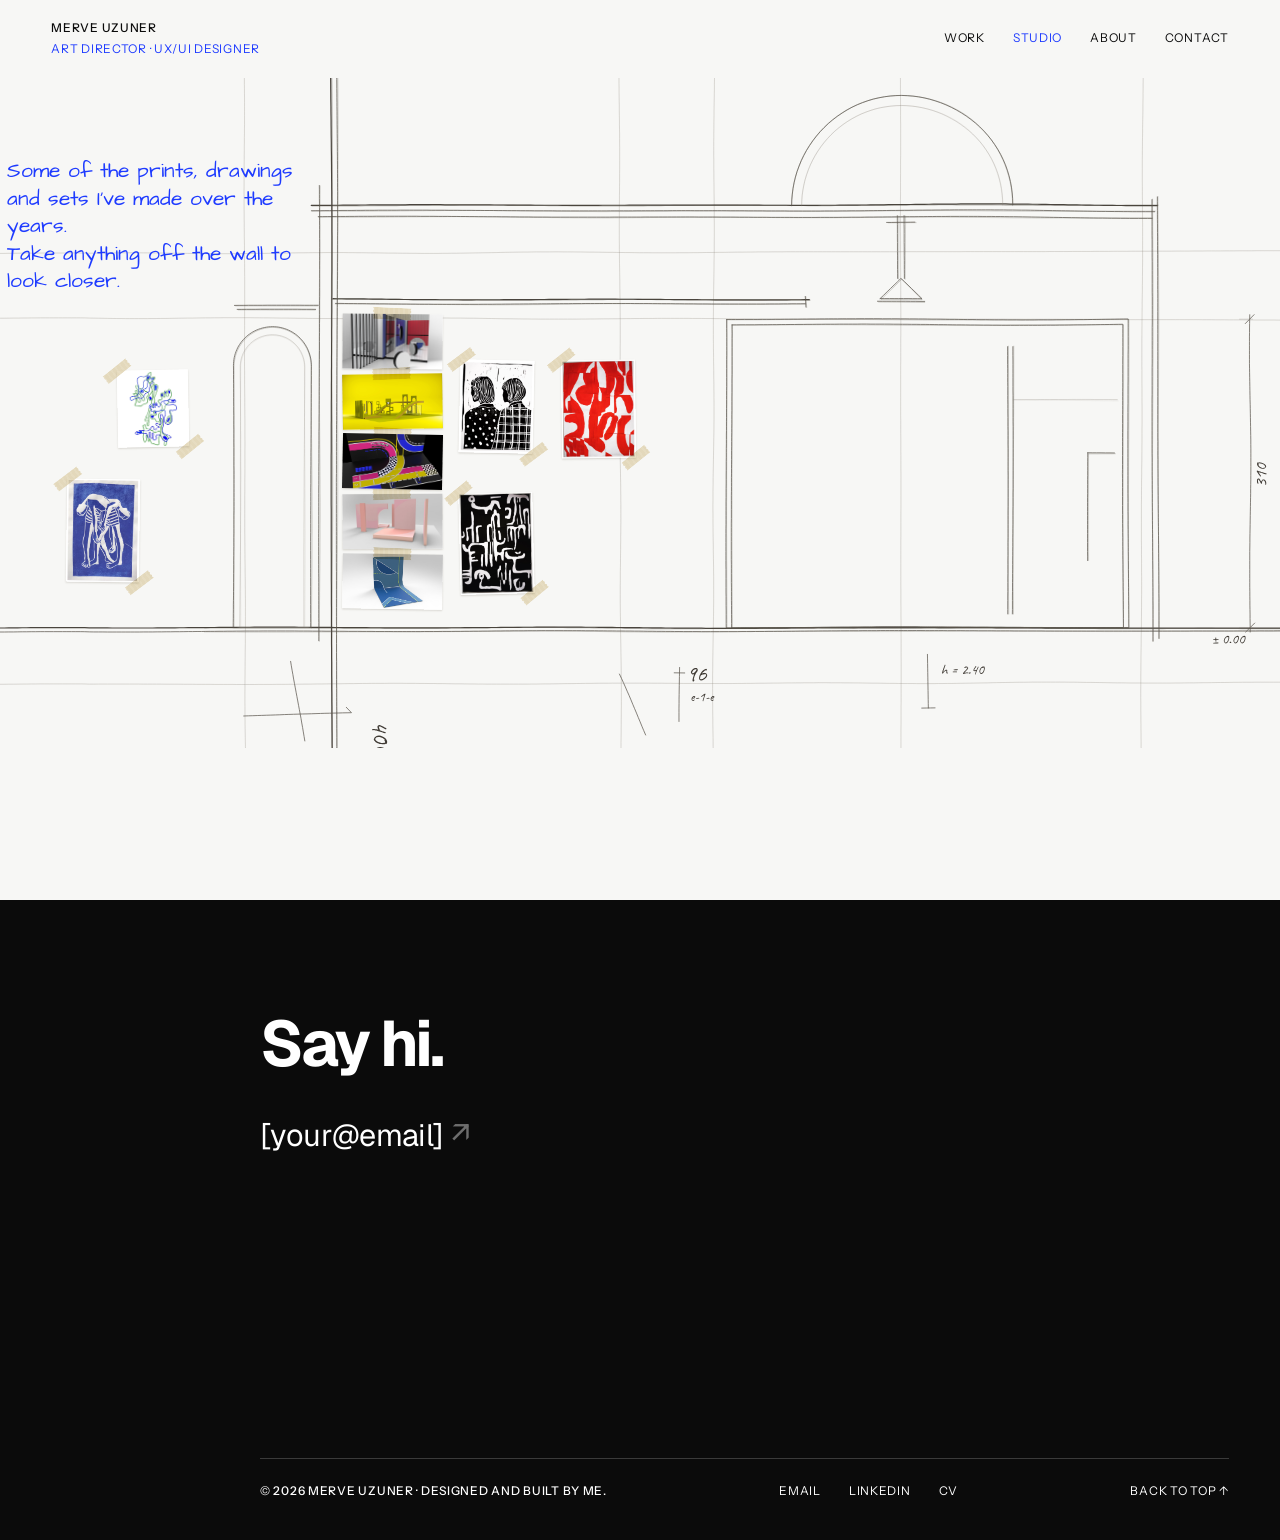
==== commit 78b09046: "Footer: "Say hi.", no email underline, row arrow Co-Authored-By: Claude Opus 5.5 <noreply@anthropic." ====
--- a/studio.html
+++ b/studio.html
@@ -104,9 +104,9 @@
 
   <footer class="site-footer" id="contact">
     <div class="footer-top">
-      <h2 class="footer-title">Let's talk.</h2>
+      <h2 class="footer-title">Say hi.</h2>
       <!-- TODO: real email address (text and href) -->
-      <a class="footer-email" href="mailto:">[your@email] <span aria-hidden="true">→</span></a>
+      <a class="footer-email" href="mailto:">[your@email] <span class="row-arrow" aria-hidden="true">↗</span></a>
     </div>
 
     <div class="footer-bottom mono-label">
--- a/assets/css/layout.css
+++ b/assets/css/layout.css
@@ -1140,9 +1140,22 @@
   align-self: flex-start;
   font-size: clamp(22px, 2.4vw, 34px);
   letter-spacing: -.02em;
-  text-decoration: underline;
-  text-decoration-thickness: 2px;
-  text-underline-offset: 8px;
+}
+
+/* The arrow is the Work / "View my CV" row arrow (.row-arrow, section 7):
+   same glyph, sized by the text, faint until hover, then it nudges up
+   and to the right like on the rows. */
+.footer-email:hover .row-arrow,
+.footer-email:focus-visible .row-arrow {
+  opacity: 1;
+  transform: translate(8px, -8px);
+}
+
+@media (prefers-reduced-motion: reduce) {
+  .footer-email:hover .row-arrow,
+  .footer-email:focus-visible .row-arrow {
+    transform: none;
+  }
 }
 
 .footer-bottom {
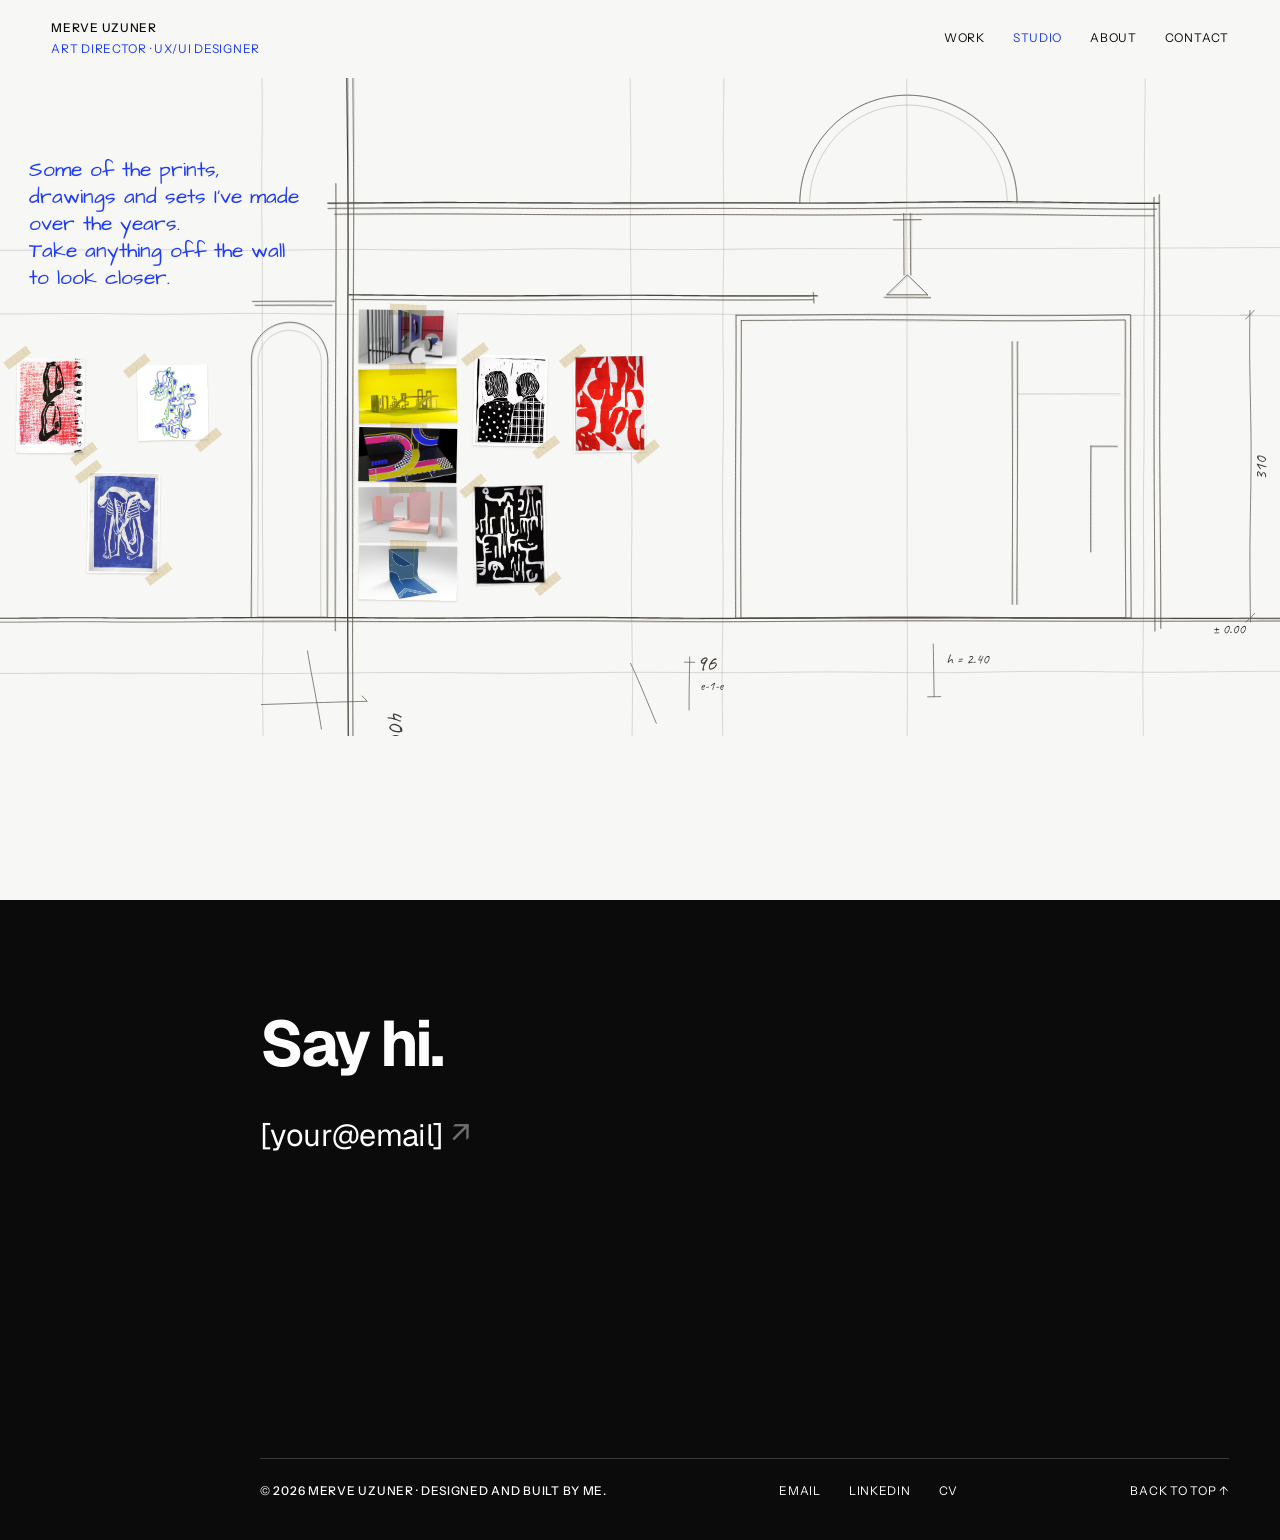
==== commit 21512735: "Studio: artwork titles and descriptions, add Free Fall (ART 6) - Titles, notes, alt text and labels " ====
--- a/studio.html
+++ b/studio.html
@@ -55,14 +55,15 @@
             <!-- Artworks: each opens in its own large view, lifted off the
                  wall (assets/js/studio.js). Every wall item is taped up:
                  --tilt is its fixed slight tilt, the .tape spans are the
-                 tape strips (assets/css/studio.css). x can be negative: ART 2 sits
-                 on the extended paper on the left. data-title and
+                 tape strips (assets/css/studio.css). x can be negative: ART 2 and ART 6
+                 sit on the extended paper on the left. data-title and
                  data-note are the text shown next to the large view. -->
-            <button class="studio-frame studio-art" type="button" style="--x: 18; --y: 393; --w: 96; --h: 103; --tilt: -1.1deg" aria-label="Open artwork 1" data-title="[TITLE]" data-note="[NOTE]"><img src="assets/img/studio/artwork1.png" alt="Artwork 1"><span class="tape tape-tl" aria-hidden="true"></span><span class="tape tape-br" aria-hidden="true"></span></button>
-            <button class="studio-frame studio-art" type="button" style="--x: -50; --y: 539; --w: 98; --h: 138; --tilt: 0.8deg" aria-label="Open artwork 2" data-title="[TITLE]" data-note="[NOTE]"><img src="assets/img/studio/artwork2.png" alt="Artwork 2"><span class="tape tape-tl" aria-hidden="true"></span><span class="tape tape-br" aria-hidden="true"></span></button>
-            <button class="studio-frame studio-art" type="button" style="--x: 478; --y: 379; --w: 100; --h: 125; --tilt: 1.3deg" aria-label="Open artwork 3" data-title="[TITLE]" data-note="[NOTE]"><img src="assets/img/studio/artwork3.png" alt="Artwork 3"><span class="tape tape-tl" aria-hidden="true"></span><span class="tape tape-br" aria-hidden="true"></span></button>
-            <button class="studio-frame studio-art" type="button" style="--x: 614; --y: 379; --w: 99; --h: 132; --tilt: -0.6deg" aria-label="Open artwork 4" data-title="[TITLE]" data-note="[NOTE]"><img src="assets/img/studio/artwork4.png" alt="Artwork 4"><span class="tape tape-tl" aria-hidden="true"></span><span class="tape tape-br" aria-hidden="true"></span></button>
-            <button class="studio-frame studio-art" type="button" style="--x: 478; --y: 557; --w: 99; --h: 136; --tilt: -1.4deg" aria-label="Open artwork 5" data-title="[TITLE]" data-note="[NOTE]"><img src="assets/img/studio/artwork5.png" alt="Artwork 5"><span class="tape tape-tl" aria-hidden="true"></span><span class="tape tape-br" aria-hidden="true"></span></button>
+            <button class="studio-frame studio-art" type="button" style="--x: 18; --y: 393; --w: 96; --h: 103; --tilt: -1.1deg" aria-label="Open Untitled, blind drawing on paper" data-title="Untitled" data-note="Blind drawing on paper, digitally refined"><img src="assets/img/studio/artwork1.png" alt="Untitled, blind drawing on paper, digitally refined"><span class="tape tape-tl" aria-hidden="true"></span><span class="tape tape-br" aria-hidden="true"></span></button>
+            <button class="studio-frame studio-art" type="button" style="--x: -50; --y: 539; --w: 98; --h: 138; --tilt: 0.8deg" aria-label="Open Untitled, linocut on paper (1 of 2)" data-title="Untitled" data-note="Linocut on paper"><img src="assets/img/studio/artwork2.png" alt="Untitled, linocut on paper"><span class="tape tape-tl" aria-hidden="true"></span><span class="tape tape-br" aria-hidden="true"></span></button>
+            <button class="studio-frame studio-art" type="button" style="--x: 478; --y: 379; --w: 100; --h: 125; --tilt: 1.3deg" aria-label="Open Untitled, linocut on paper (2 of 2)" data-title="Untitled" data-note="Linocut on paper"><img src="assets/img/studio/artwork3.png" alt="Untitled, linocut on paper"><span class="tape tape-tl" aria-hidden="true"></span><span class="tape tape-br" aria-hidden="true"></span></button>
+            <button class="studio-frame studio-art" type="button" style="--x: 614; --y: 379; --w: 99; --h: 132; --tilt: -0.6deg" aria-label="Open Untitled, acrylic on paper, cut and reassembled" data-title="Untitled" data-note="Acrylic on paper, cut and reassembled"><img src="assets/img/studio/artwork4.png" alt="Untitled, acrylic on paper, cut and reassembled"><span class="tape tape-tl" aria-hidden="true"></span><span class="tape tape-br" aria-hidden="true"></span></button>
+            <button class="studio-frame studio-art" type="button" style="--x: 478; --y: 557; --w: 99; --h: 136; --tilt: -1.4deg" aria-label="Open “Back to the roots, back to the basics.”" data-title="“Back to the roots, back to the basics.”" data-note="Acrylic on paper, cut and reassembled"><img src="assets/img/studio/artwork5.png" alt="“Back to the roots, back to the basics.”, acrylic on paper, cut and reassembled"><span class="tape tape-tl" aria-hidden="true"></span><span class="tape tape-br" aria-hidden="true"></span></button>
+            <button class="studio-frame studio-art" type="button" style="--x: -147; --y: 383; --w: 93; --h: 129.95; --tilt: 0.9deg" aria-label="Open Free Fall" data-title="Free Fall" data-note="Mixed media print on paper"><img src="assets/img/studio/artwork6.jpg" width="896" height="1252" alt="Free Fall, mixed media print on paper"><span class="tape tape-tl" aria-hidden="true"></span><span class="tape tape-br" aria-hidden="true"></span></button>
 
             <!-- Strip: 5 boxes from y 316.8 to 712.8, 73.44 high, 7.2 apart.
                  Each box opens a work sheet; data-sheet names its entry
--- a/assets/css/studio.css
+++ b/assets/css/studio.css
@@ -39,18 +39,19 @@
 /* The scene: the whole 2400 x 900 drawing (viewBox -400 0 2400 900; the
    original 1600 x 900 sits in the middle, only lines continue to the
    sides). It is as tall as the stage, so the whole height shows, but
-   no taller than lets the safe zone, x -140 to 1580 of the drawing
-   (1720 wide, so the note at x -131 and ART 2 at x -50 are never
-   cropped), fit the stage's width (100cqw = the stage's width). The
-   safe zone's middle (x 720, 46.667% of the 2400) sits at the stage's
+   no taller than lets the safe zone, x -170 to 1580 of the drawing
+   (1750 wide, so ART 6 at x -147 with its corner tape to about
+   x -167, the note at x -131 and ART 2 at x -50 are never cropped),
+   fit the stage's width (100cqw = the stage's width). The safe
+   zone's middle (x 705, 46.0417% of the 2400) sits at the stage's
    middle; top-aligned; the sides past the screen edges are cropped. */
 .studio-scene {
   position: absolute;
   top: 0;
   left: 50%;
-  height: min(100%, calc(100cqw * 900 / 1720));
+  height: min(100%, calc(100cqw * 900 / 1750));
   aspect-ratio: 2400 / 900;
-  transform: translateX(-46.6667%);
+  transform: translateX(-46.0417%);
 }
 
 .studio-bg {
@@ -72,7 +73,7 @@
   left: 16.6667%;
   width: 66.6667%;
   height: 100%;
-  --u: calc(min(100cqh, 100cqw * 900 / 1720) / 900);
+  --u: calc(min(100cqh, 100cqw * 900 / 1750) / 900);
 }
 
 .studio-content > * {
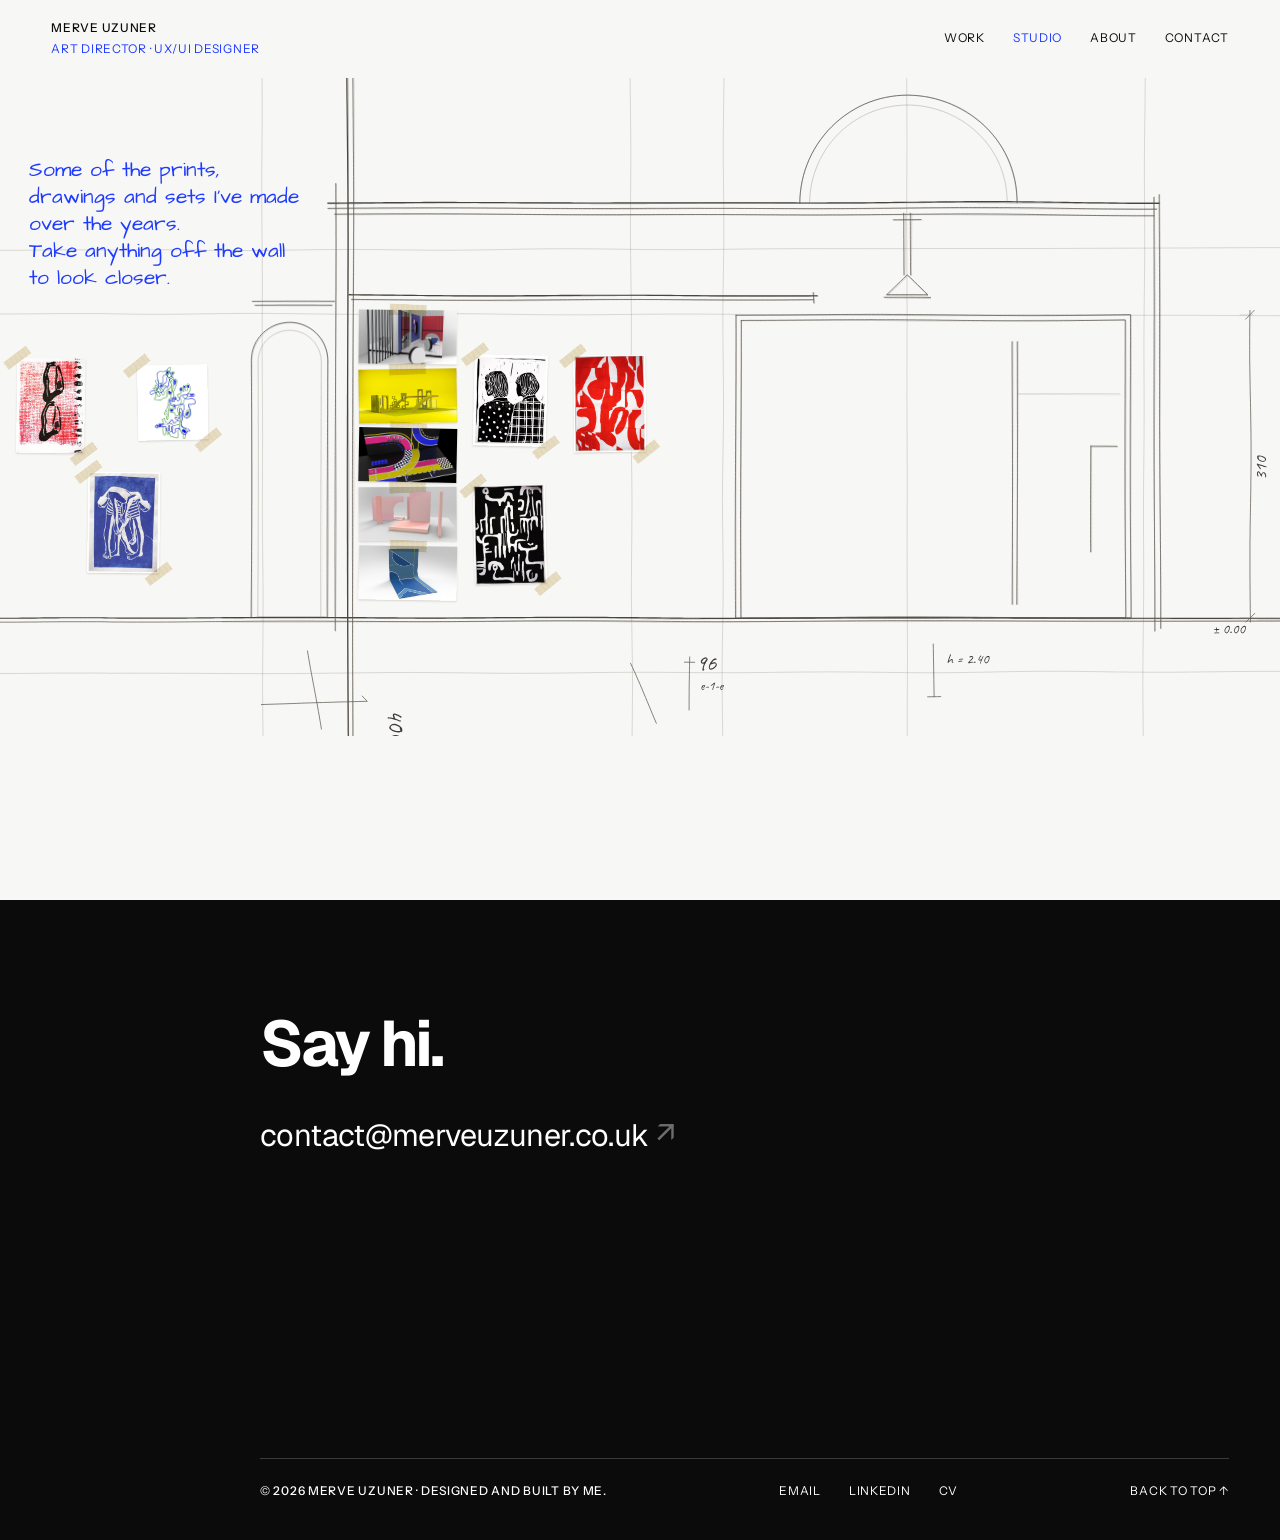
==== commit 8af5db3c: "Custom domain: real email address and absolute og tags - Footer on all four pages: contact@merveuzun" ====
--- a/studio.html
+++ b/studio.html
@@ -52,12 +52,12 @@
             <!-- Handwritten note, below the floor line (assets/css/studio.css) -->
             <p class="studio-note">Some of the prints, drawings and sets I've made over the years.<br>Take anything off the wall to look closer.</p>
 
-            <!-- Artworks: each opens in its own large view, lifted off the
-                 wall (assets/js/studio.js). Every wall item is taped up:
+            <!-- Artworks: each opens in its own artwork sheet, lifted off
+                 the wall (assets/js/studio.js). Every wall item is taped up:
                  --tilt is its fixed slight tilt, the .tape spans are the
                  tape strips (assets/css/studio.css). x can be negative: ART 2 and ART 6
                  sit on the extended paper on the left. data-title and
-                 data-note are the text shown next to the large view. -->
+                 data-note are the text shown next to it on the sheet. -->
             <button class="studio-frame studio-art" type="button" style="--x: 18; --y: 393; --w: 96; --h: 103; --tilt: -1.1deg" aria-label="Open Untitled, blind drawing on paper" data-title="Untitled" data-note="Blind drawing on paper, digitally refined"><img src="assets/img/studio/artwork1.png" alt="Untitled, blind drawing on paper, digitally refined"><span class="tape tape-tl" aria-hidden="true"></span><span class="tape tape-br" aria-hidden="true"></span></button>
             <button class="studio-frame studio-art" type="button" style="--x: -50; --y: 539; --w: 98; --h: 138; --tilt: 0.8deg" aria-label="Open Untitled, linocut on paper (1 of 2)" data-title="Untitled" data-note="Linocut on paper"><img src="assets/img/studio/artwork2.png" alt="Untitled, linocut on paper"><span class="tape tape-tl" aria-hidden="true"></span><span class="tape tape-br" aria-hidden="true"></span></button>
             <button class="studio-frame studio-art" type="button" style="--x: 478; --y: 379; --w: 100; --h: 125; --tilt: 1.3deg" aria-label="Open Untitled, linocut on paper (2 of 2)" data-title="Untitled" data-note="Linocut on paper"><img src="assets/img/studio/artwork3.png" alt="Untitled, linocut on paper"><span class="tape tape-tl" aria-hidden="true"></span><span class="tape tape-br" aria-hidden="true"></span></button>
@@ -79,21 +79,11 @@
       </section>
     </div>
 
-    <!-- Large view for the artworks: the artwork is taken off the wall
-         and moves to the centre; no backdrop (assets/js/studio.js) -->
-    <dialog class="art-view" aria-labelledby="art-view-title">
-      <div class="art-view-media"><img src="" alt=""></div>
-      <div class="art-view-text">
-        <p class="art-view-title mono-label" id="art-view-title">[TITLE]</p>
-        <p class="art-view-note">[NOTE]</p>
-      </div>
-      <button class="art-view-close" type="button" aria-label="Close">×</button>
-    </dialog>
-
-    <!-- Work sheet: one dialog for every work. studio.js fills it from
-         SHEETS (images, text, title block) when a strip box opens it.
-         The cover grows from the box into its place; the rest of the
-         sheet fades in around it. -->
+    <!-- Sheet: one dialog for every work and every artwork. studio.js
+         fills it when a wall item opens it: a work from SHEETS (images,
+         text, title block), an artwork from its frame (image, data-title,
+         data-note). The cover (or the artwork) grows from the wall into
+         its place; the rest of the sheet fades in around it. -->
     <dialog class="sheet-view">
       <div class="sheet-scroll">
         <div class="sheet-sizer">
@@ -106,14 +96,13 @@
   <footer class="site-footer" id="contact">
     <div class="footer-top">
       <h2 class="footer-title">Say hi.</h2>
-      <!-- TODO: real email address (text and href) -->
-      <a class="footer-email" href="mailto:">[your@email] <span class="row-arrow" aria-hidden="true">↗</span></a>
+      <a class="footer-email" href="mailto:contact@merveuzuner.co.uk">contact@merveuzuner.co.uk <span class="row-arrow" aria-hidden="true">↗</span></a>
     </div>
 
     <div class="footer-bottom mono-label">
       <p class="footer-copy">© 2026 Merve Uzuner · Designed and built by me.</p>
       <nav class="footer-nav" aria-label="Contact links">
-        <a href="mailto:">Email</a><!-- TODO: real email address -->
+        <a href="mailto:contact@merveuzuner.co.uk">Email</a>
         <a href="https://www.linkedin.com/in/merve-uzuner/" target="_blank" rel="noopener">LinkedIn</a>
         <a href="index.html#cv">CV</a>
       </nav>
--- a/assets/css/layout.css
+++ b/assets/css/layout.css
@@ -913,26 +913,19 @@
   font-weight: 700;
 }
 
-.ai-lead {
+/* One blank ruled line between paragraphs */
+.ai-text {
   margin-bottom: 32px;
 }
 
-.ai-columns {
-  display: grid;
-  grid-template-columns: repeat(auto-fit, minmax(min(320px, 100%), 1fr));
-  gap: 32px 64px;
-}
-
-.ai-list-title {
-  font-weight: 600;
-}
-
-.ai-list li {
-  display: grid;
-  grid-template-columns: 36px 1fr;
-}
-
-.ai-num {
+/* Checklist: the list's own numbers (1. 2. 3.), in the 36px left
+   column, in the label font and blue */
+.ai-list {
+  list-style: decimal outside;
+  padding-left: 36px;
+}
+
+.ai-list li::marker {
   font-family: var(--font-label);
   font-size: 12px;
   color: var(--blue);
--- a/assets/css/studio.css
+++ b/assets/css/studio.css
@@ -1,7 +1,7 @@
 /* Studio page: a hand-drawn studio (studio-bg.svg) with the wall
    images placed on top of it.
-   1. Stage   2. Wall frames   3. Work sheet (strip box 1)
-   4. Artwork view (artworks) */
+   1. Stage   2. Wall frames   3. Work sheet (strip boxes)
+   4. Artwork sheet (artworks) */
 
 
 /* ---------- 0. Page colour ---------- */
@@ -267,9 +267,9 @@
 }
 
 
-/* ---------- 3. Work sheet (dialog) ---------- */
+/* ---------- 3. Work sheet (dialog; also the artwork sheet, 4) ---------- */
 /* One dialog for every work sheet, filled from SHEETS in studio.js.
-   Like the artwork view, it covers the screen but draws nothing, so
+   It covers the screen but draws nothing, so
    the studio stays exactly as it is behind it. A click anywhere but
    the sheet closes it. */
 .sheet-view {
@@ -326,7 +326,7 @@
   position: absolute;
   inset: 0;
   background: var(--bg);
-  border: 1px solid #0B0B0B;
+  border: 1px solid var(--ink);
   opacity: 0;
 }
 
@@ -335,7 +335,7 @@
   content: "";
   position: absolute;
   inset: 10px;
-  border: 1px solid #0B0B0B;
+  border: 1px solid var(--ink);
   pointer-events: none;
 }
 
@@ -354,7 +354,7 @@
   display: block;
   max-width: none;
   object-fit: cover;
-  outline: 1px solid #0B0B0B;
+  outline: 1px solid var(--ink);
 }
 
 /* The cover's place in the layout. The cover itself (.sheet-cover)
@@ -367,7 +367,7 @@
 
 .sheet-cover {
   overflow: hidden;
-  outline: 1px solid #0B0B0B;
+  outline: 1px solid var(--ink);
   transform-origin: 50% 50%;
   will-change: transform;
 }
@@ -397,7 +397,7 @@
   font-family: var(--font-sans);
   font-size: 16px;
   line-height: 16px;
-  color: #0B0B0B;
+  color: var(--ink);
   cursor: pointer;
 }
 
@@ -423,7 +423,7 @@
   font-weight: 700;
   letter-spacing: -.03em;
   line-height: 1.02;
-  color: #0B0B0B;
+  color: var(--ink);
 }
 
 .sheet-issue {
@@ -432,7 +432,7 @@
   font-size: 12px;
   text-transform: uppercase;
   letter-spacing: .06em;
-  color: #1E3BFF;
+  color: var(--blue);
 }
 
 .sheet-body {
@@ -440,15 +440,15 @@
   font-family: var(--font-sans);
   font-size: 15px;
   line-height: 1.5;
-  color: #0B0B0B;
+  color: var(--ink);
 }
 
 /* Title block: two rows */
 .sheet-titleblock {
-  border: 1px solid #0B0B0B;
+  border: 1px solid var(--ink);
   font-family: var(--font-sans);
   font-size: 13px;
-  color: #0B0B0B;
+  color: var(--ink);
 }
 
 .sheet-row {
@@ -457,7 +457,7 @@
 }
 
 .sheet-row + .sheet-row {
-  border-top: 1px solid #0B0B0B;
+  border-top: 1px solid var(--ink);
 }
 
 .sheet-label {
@@ -467,7 +467,7 @@
   font-size: 10.5px;
   text-transform: uppercase;
   letter-spacing: .06em;
-  color: #1E3BFF;
+  color: var(--blue);
 }
 
 /* Below 600px: not scaled down. The same content in one column: the
@@ -515,88 +515,47 @@
 }
 
 
-/* ---------- 4. Artwork view (dialog) ---------- */
-/* The dialog covers the whole screen but draws nothing: no backdrop,
-   no colour, so the studio stays exactly as it is behind the artwork.
-   A click anywhere but the artwork closes it (studio.js). The
-   artwork, the text and the × are placed by studio.js (left, top,
-   width, height, set once per open); only transform and opacity
-   animate. */
-.art-view {
-  position: fixed;
-  inset: 0;
-  width: 100%;
-  height: 100%;
-  max-width: none;
-  max-height: none;
+/* ---------- 4. Artwork sheet ---------- */
+/* The work sheet (above) for an artwork: the same dialog, border,
+   inner frame and ×; studio.js sizes it in screen px (not scaled) and
+   places the artwork's slot and the text column. The artwork shows
+   whole, at its own proportions, with no outline (like on the wall). */
+.sheet--art .sheet-cover {
+  outline: none;
+}
+
+/* Title and description: handwritten, like the note on the wall
+   (Architects Daughter, site blue). They scale with the drawing the
+   same way the note does: --art-u is one drawing unit, worked out from
+   the screen because the sheet sits outside the stage (desktop: the
+   stage is the full width and the screen height minus the 78px
+   header; below 960px it is 960 x 540). Title 31.6 units, description
+   24.3 units: 26px and 20px at 1440 x 900; never smaller than 21px
+   and 18px. */
+.sheet--art {
+  --art-u: calc(min(540px, 960px * 900 / 1750) / 900);
+}
+
+@media (min-width: 960px) {
+  .sheet--art {
+    --art-u: calc(min(100svh - 78px, 100vw * 900 / 1750) / 900);
+  }
+}
+
+.art-sheet-title,
+.art-sheet-note {
+  font-family: 'Architects Daughter', var(--font-label);
+  font-weight: 400;
+  line-height: 1.3;
+  color: var(--blue);
+}
+
+.art-sheet-title {
+  margin: 0 0 8px;
+  font-size: max(21px, calc(31.6 * var(--art-u)));
+}
+
+.art-sheet-note {
   margin: 0;
-  padding: 0;
-  border: 0;
-  background: transparent;
-  overflow: hidden;
-}
-
-.art-view::backdrop {
-  background: transparent;
-}
-
-.art-view-media {
-  position: fixed;
-  transform-origin: 50% 50%;
-  will-change: transform;
-}
-
-.art-view-media img {
-  display: block;
-  width: 100%;
-  height: 100%;
-  object-fit: cover;
-}
-
-/* Title and note: next to the artwork, faded in once it has landed */
-.art-view-text {
-  position: fixed;
-  max-width: 260px;
-  opacity: 0;
-}
-
-/* Small screens: the text sits under the artwork, where the page
-   behind it can be the black footer, so it keeps the paper colour
-   behind it (only the text block, not the screen) */
-@media (max-width: 959px) {
-  .art-view-text {
-    padding: 8px 10px;
-    background: var(--bg);
-  }
-}
-
-.art-view-title {
-  margin: 0 0 8px;
-  color: var(--ink);
-}
-
-.art-view-note {
-  margin: 0;
-  font-size: 15px;
-  line-height: 1.45;
-  color: var(--ink);
-}
-
-/* Small ×, above the artwork's top-right corner */
-.art-view-close {
-  position: fixed;
-  width: 44px;
-  height: 44px;
-  padding: 0;
-  border: 0;
-  background: none;
-  font-size: 28px;
-  line-height: 1;
-  color: var(--ink);
-  cursor: pointer;
-  opacity: 0;
-}
-
-.art-view-close:hover {
-  color: var(--red);
-}
+  font-size: max(18px, calc(24.3 * var(--art-u)));
+}
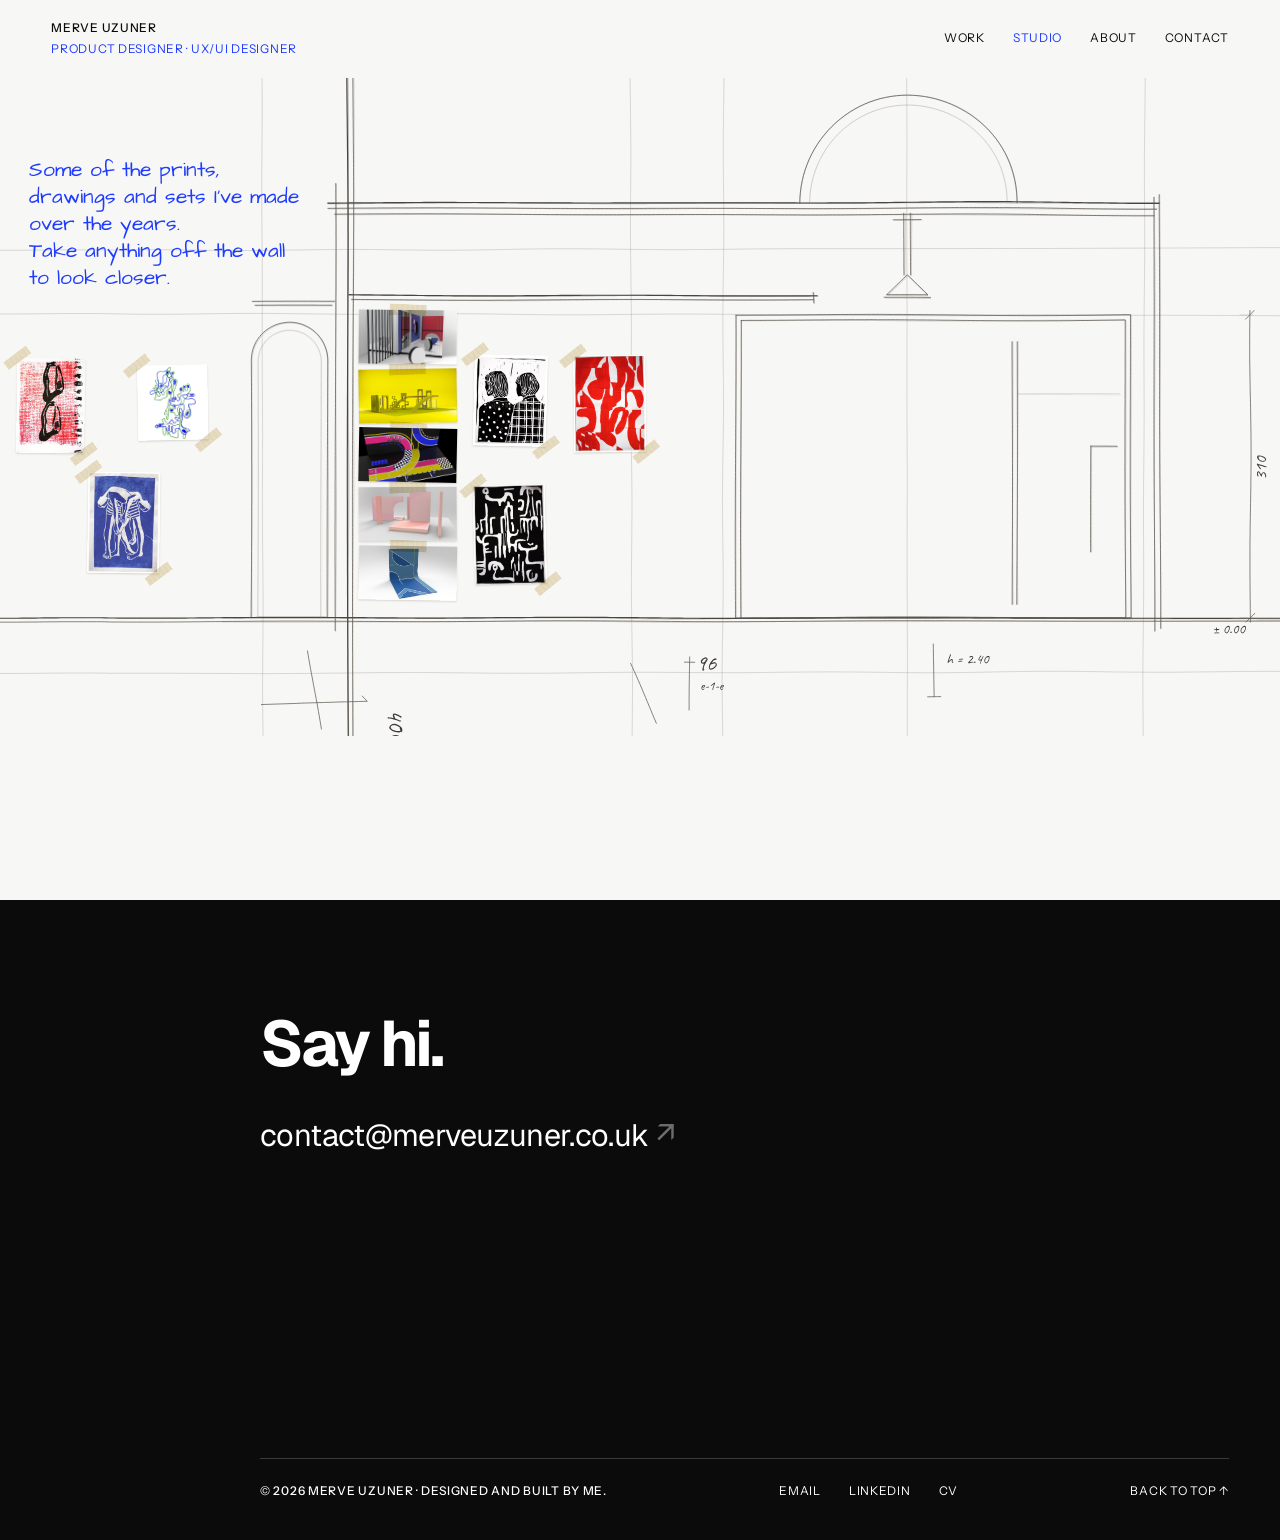
==== commit fbf51d1b: "Header: Product Designer · UX/UI Designer Replaces "Art Director" in the header role on all four pag" ====
--- a/studio.html
+++ b/studio.html
@@ -24,7 +24,7 @@
   <header class="site-header mono-label">
     <p class="brand">
       <a class="brand-name" href="index.html" aria-label="Merve Uzuner — home">Merve Uzuner</a>
-      <span class="brand-role">Art Director · UX/UI Designer</span>
+      <span class="brand-role">Product Designer · UX/UI Designer</span>
     </p>
     <nav class="header-nav" aria-label="Main">
       <a href="index.html#work">Work</a>
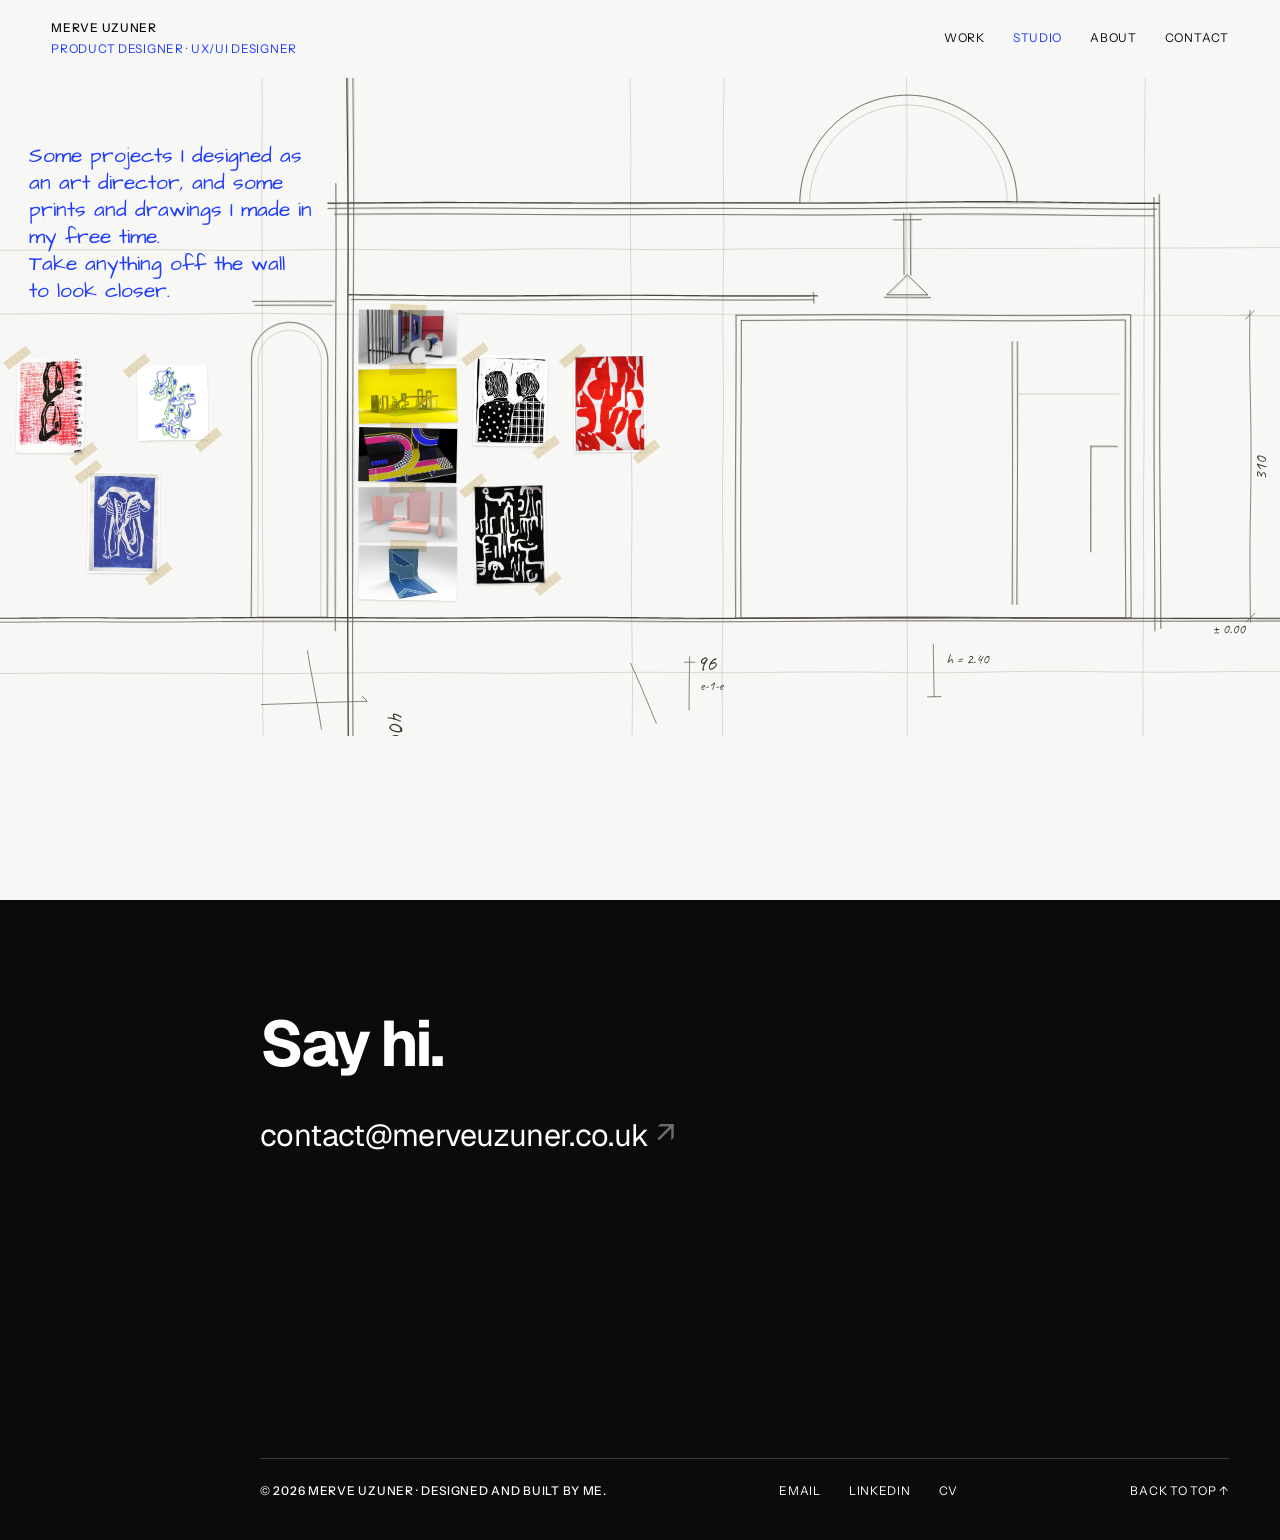
==== commit 00e21ce8: "Studio: new first sentence in the handwritten note "Some projects I designed as an art director, and" ====
--- a/studio.html
+++ b/studio.html
@@ -40,7 +40,8 @@
          the sides cropped; the frames sit in its middle 1600 x 900 area
          (assets/css/studio.css). Every frame is placed from its pixel
          position on that 1600 x 900 area. Below 960px the stage is
-         960px wide and scrolls sideways. -->
+         960px wide and scrolls sideways (below 600px it ends after the
+         last artwork). -->
     <div class="studio-scroll">
       <section class="studio" aria-label="Studio">
         <div class="studio-scene">
@@ -50,7 +51,11 @@
                placed on it -->
           <div class="studio-content">
             <!-- Handwritten note, below the floor line (assets/css/studio.css) -->
-            <p class="studio-note">Some of the prints, drawings and sets I've made over the years.<br>Take anything off the wall to look closer.</p>
+            <p class="studio-note">Some projects I designed as an art director, and some prints and drawings I made in my free time.<br>Take anything off the wall to look closer.</p>
+
+            <!-- Swipe hint, under the floor line; only shown where the
+                 stage scrolls sideways (assets/css/studio.css) -->
+            <p class="studio-hint" aria-hidden="true">Swipe to see more<svg viewBox="0 0 38 18" fill="none" stroke="currentColor" stroke-width="1.6" stroke-linecap="round" stroke-linejoin="round"><path d="M2 10.2c6-.9 12.5-.4 19-.9 4.2-.3 8.3-.5 13.6-.6"/><path d="M28.4 3.6c2.2 1.9 4.2 3.6 6.1 5.2-2 1.6-4 3.4-6.4 5.6"/></svg></p>
 
             <!-- Artworks: each opens in its own artwork sheet, lifted off
                  the wall (assets/js/studio.js). Every wall item is taped up:
--- a/assets/css/studio.css
+++ b/assets/css/studio.css
@@ -14,7 +14,9 @@
 /* Desktop (960px and up): the stage fills the screen below the header,
    edge to edge (the header is 78px: 20px padding top and bottom +
    37.6px of text, measured). Below 960px the stage is 960 x 540 and the
-   wrapper scrolls sideways, so the frames stay tappable. */
+   wrapper scrolls sideways, so the frames stay tappable; below 600px
+   the stage is narrower and the scroll ends after the last artwork
+   (see "Phones" below). */
 .studio-scroll {
   overflow-x: auto;
 }
@@ -80,13 +82,73 @@
   position: absolute;
 }
 
+/* Phones (below 600px): the scroll stops just after the last artwork.
+   The stage is 512px wide (ART 4's tape ends at 495.5px, plus 16px),
+   or the screen width if that is wider. The scene keeps exactly the
+   size, position and tape scale it has on the 960 x 540 stage, so the
+   frames don't move: its height and --u are fixed to the 960px
+   values (960 * 900 / 1750), and left: 480px is the 960px stage's
+   middle. The drawing past 512px is cropped, like the sides on
+   desktop. */
+@media (max-width: 599px) {
+  .studio {
+    width: max(512px, 100%);
+    height: 540px;
+    aspect-ratio: auto;
+  }
+
+  .studio-scene {
+    left: 480px;
+    height: calc(960px * 900 / 1750);
+  }
+
+  .studio-content {
+    --u: calc(960px / 1750);
+  }
+}
+
+/* "Swipe to see more": only where the stage scrolls sideways (below
+   512px, and 600–959px, where it is 960px wide). Inside the scene, so
+   it scrolls with it: in the gap between the long double floor line
+   (y 737–744 of the drawing) and the faint line below it (y 813),
+   centred in it, from x -147 (ART 6's left edge), ending before the
+   small arch (about x 174). Same handwriting, size and blue as the
+   note; the arrow is a thin hand-drawn line, about the text's height.
+   Visual only: hidden from screen readers. */
+.studio-hint {
+  display: none;
+  left: calc(-147 / 1600 * 100%);
+  top: calc(760 / 900 * 100%);
+  margin: 0;
+  align-items: center;
+  gap: .35em;
+  font-family: 'Architects Daughter', var(--font-label);
+  font-size: calc(28.35 * var(--u));
+  line-height: 1.3;
+  white-space: nowrap;
+  color: var(--blue);
+  pointer-events: none;
+}
+
+.studio-hint svg {
+  width: 1.9em;
+  height: .9em;
+  overflow: visible;
+}
+
+@media (max-width: 511px), (min-width: 600px) and (max-width: 959px) {
+  .studio-hint {
+    display: flex;
+  }
+}
+
 /* Handwritten note, in the empty paper at the top left, above the
    small arch: inside x -131 to 257, y 122 to 278, left-aligned,
    centred top to bottom. In the site blue (--blue
    from base.css). 28.35 units: 1.5x the earlier 18.9 (whose caps
    were 1.3x the 10.4-unit caps of the drawing's "h = 2.40"). At this
-   size the first sentence wraps onto three lines and the second onto
-   two (five in all); the text runs slightly past the area top and
+   size the first sentence wraps onto four lines and the second onto
+   two (six in all); the text runs slightly past the area top and
    bottom, still clear of the header, the arch and the wall items. */
 .studio-note {
   left: calc(-131 / 1600 * 100%);
